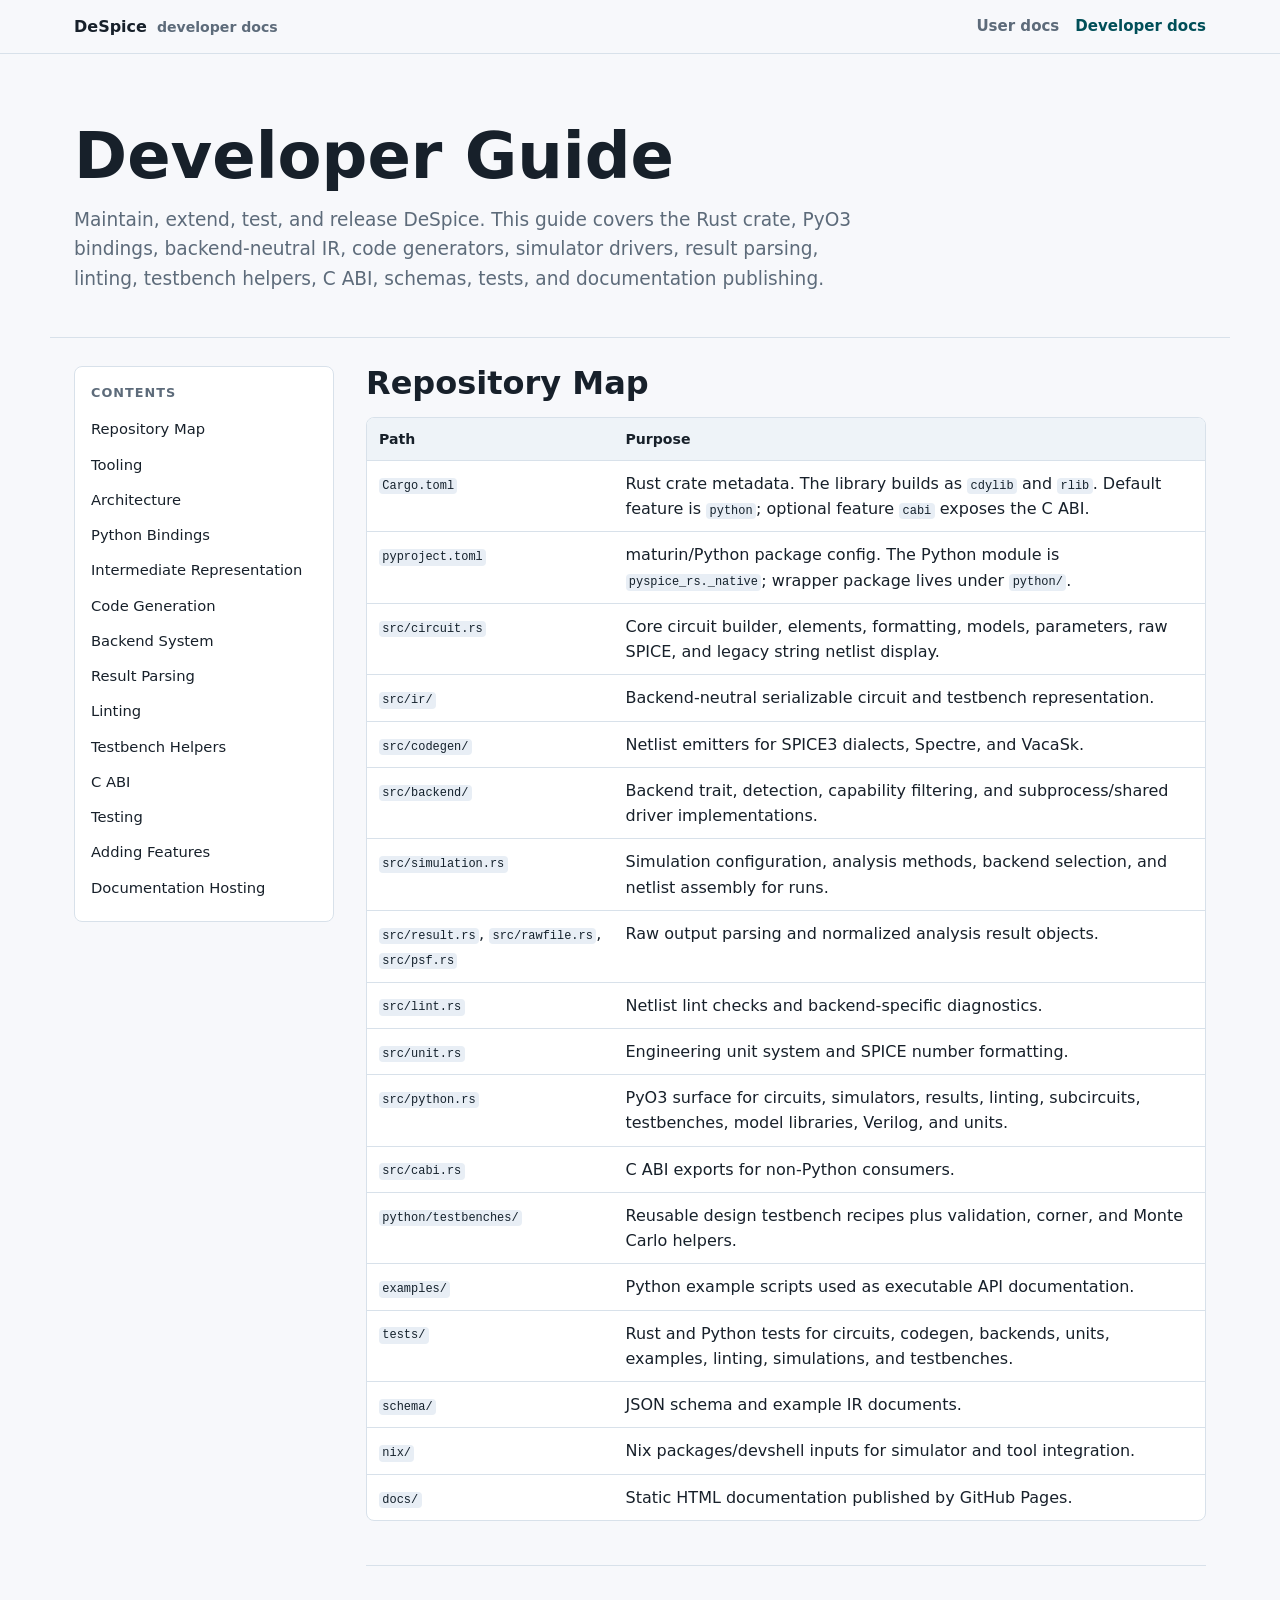
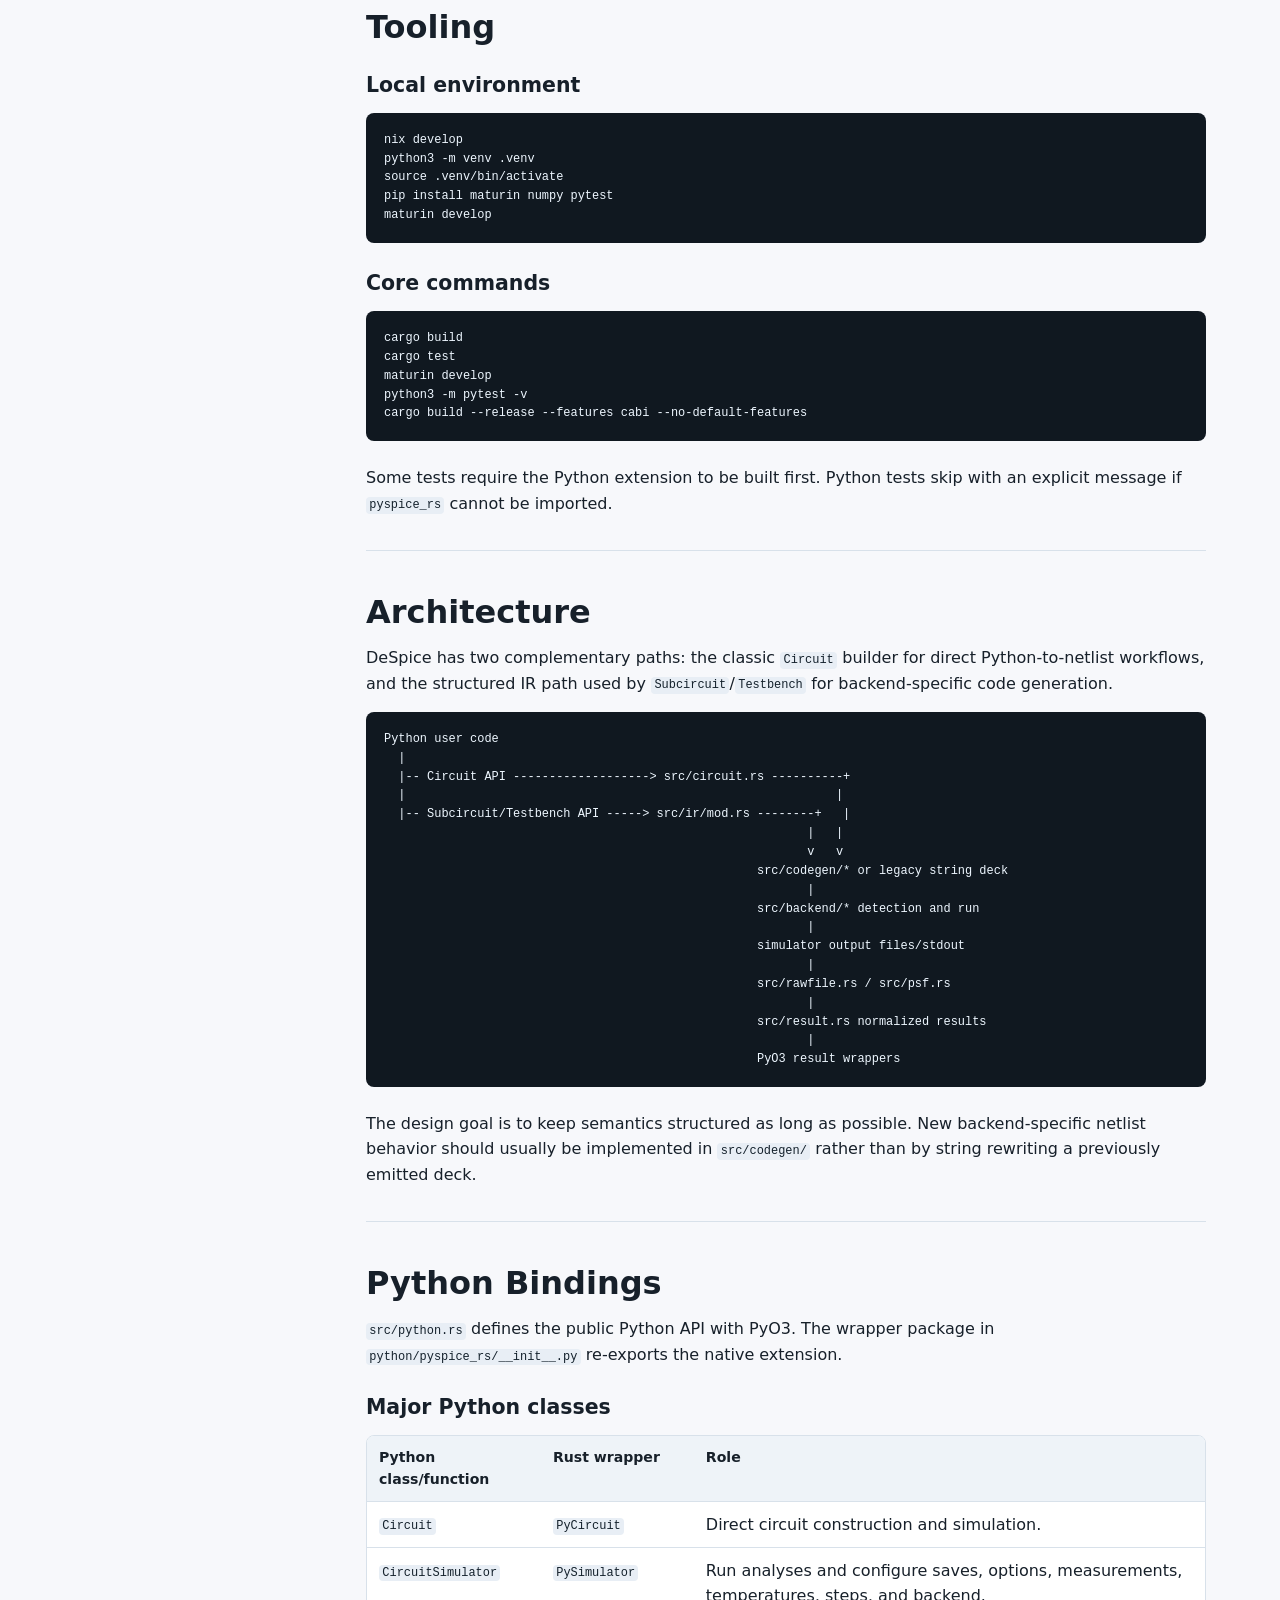
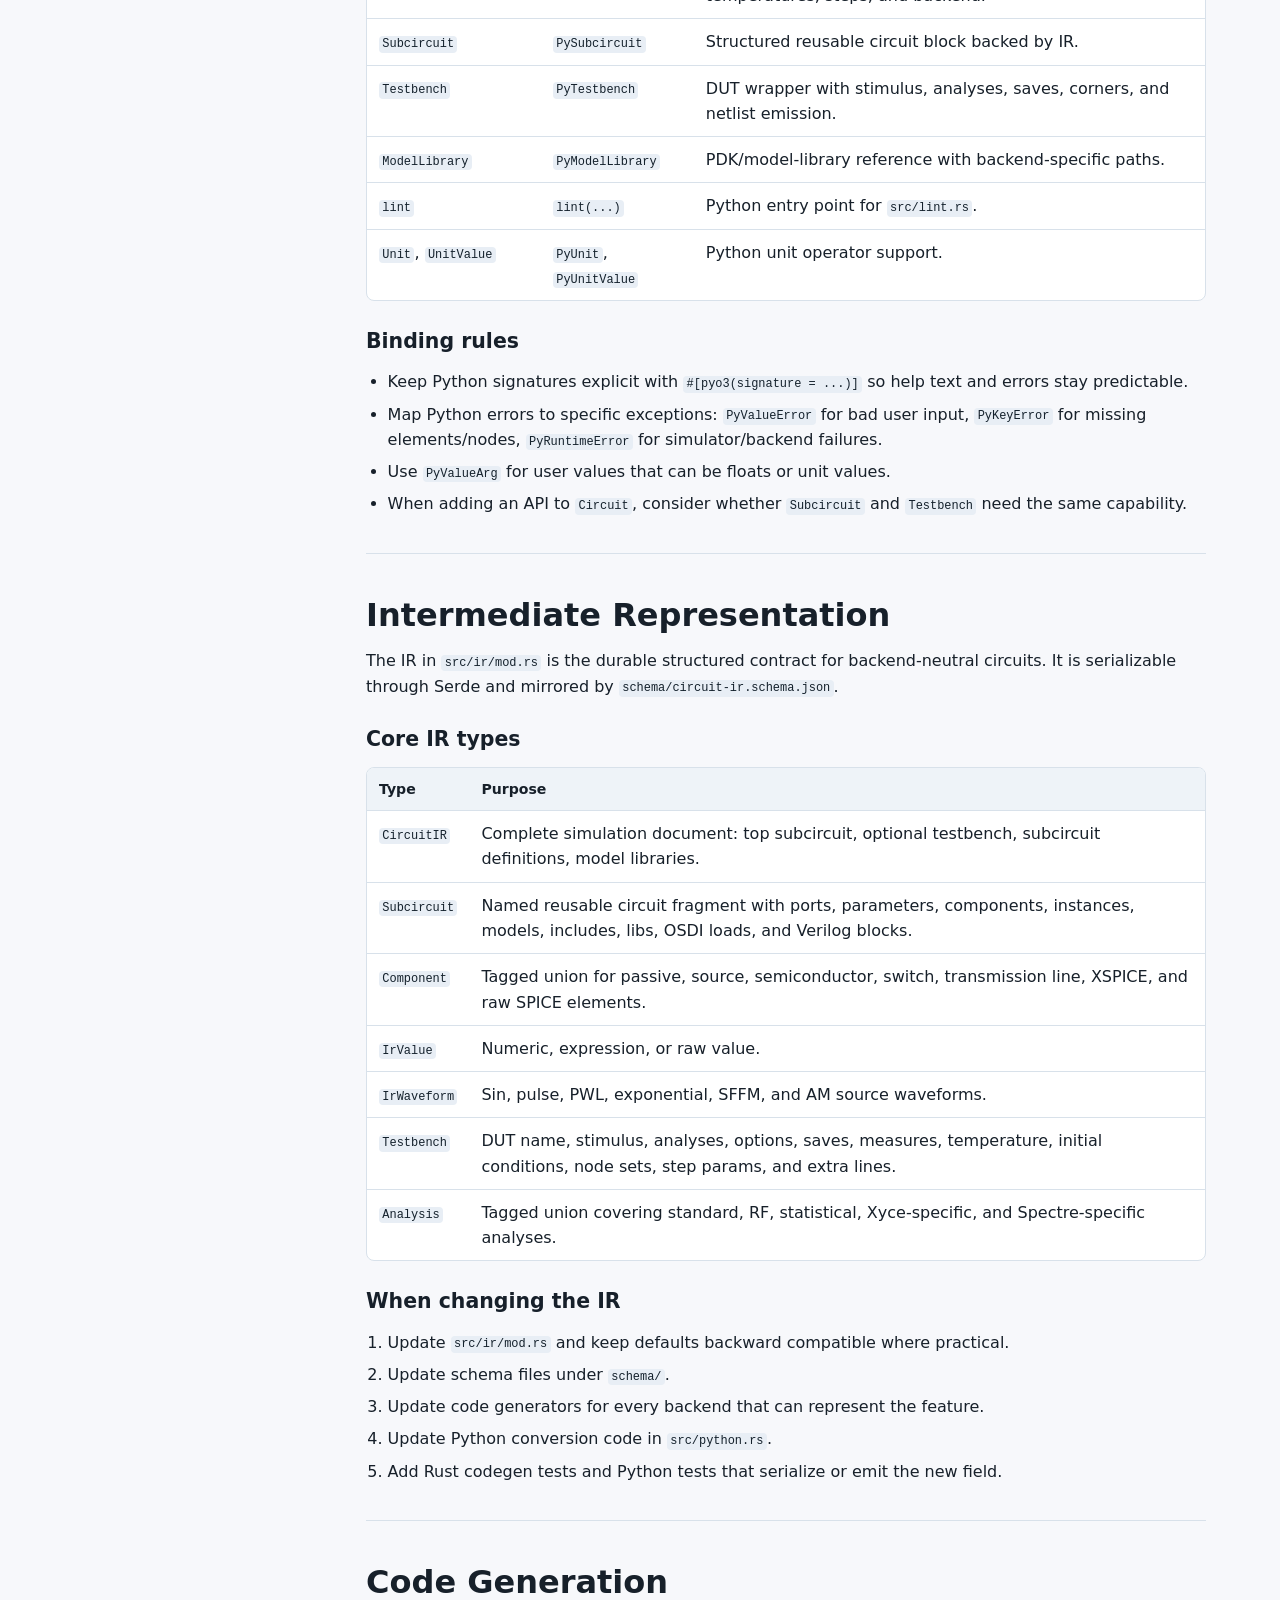
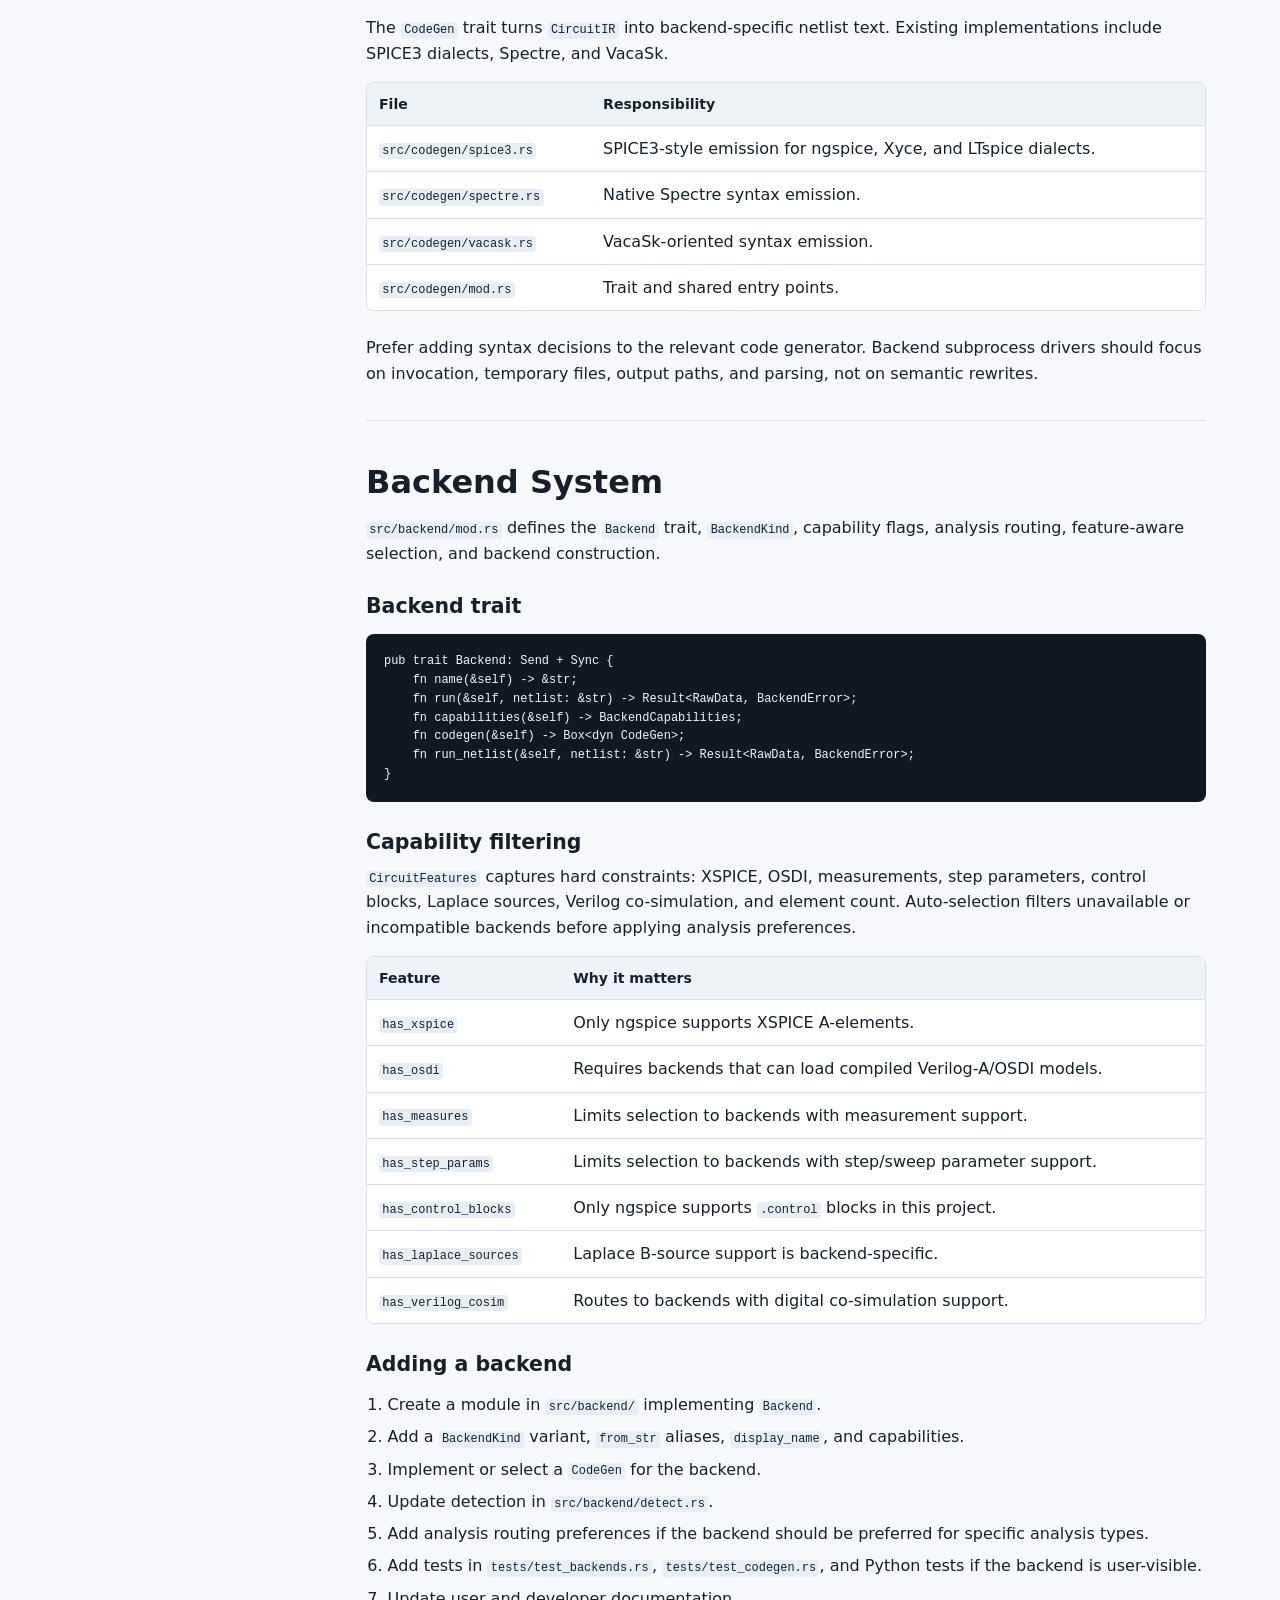
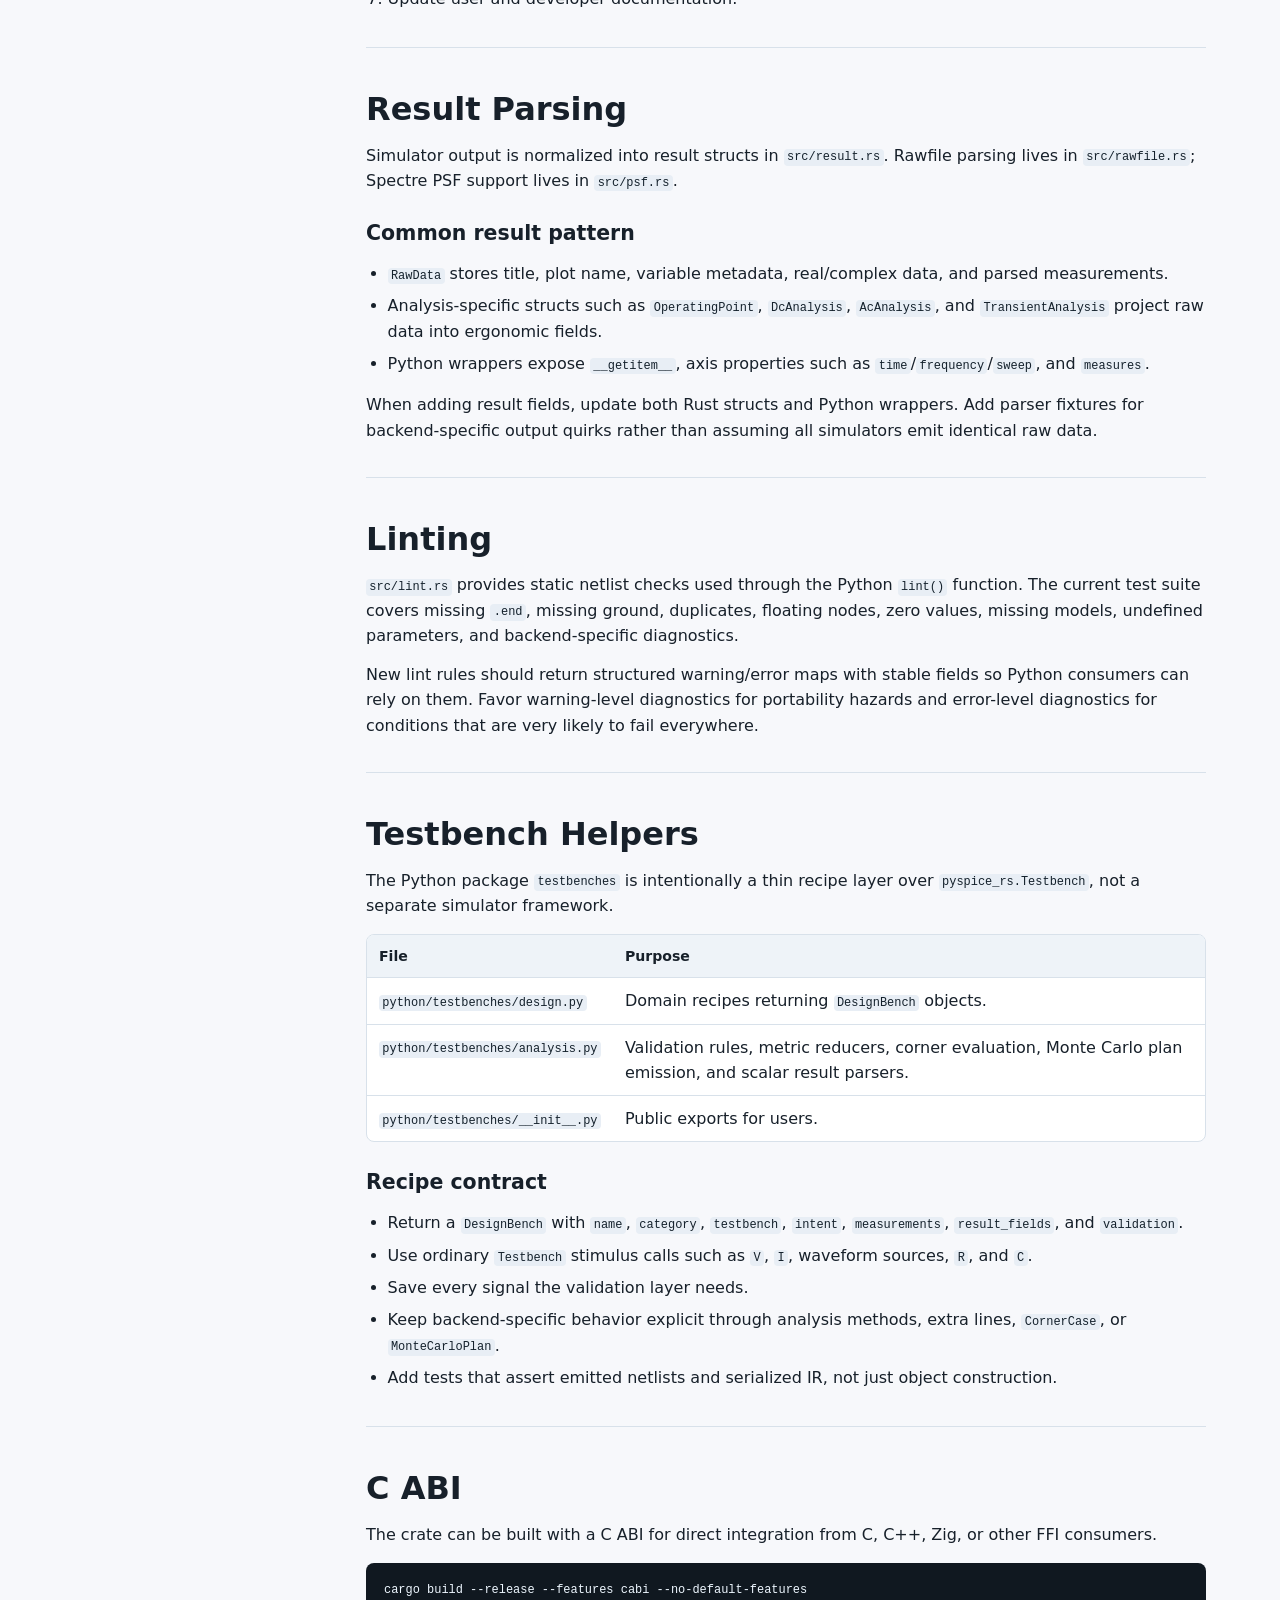
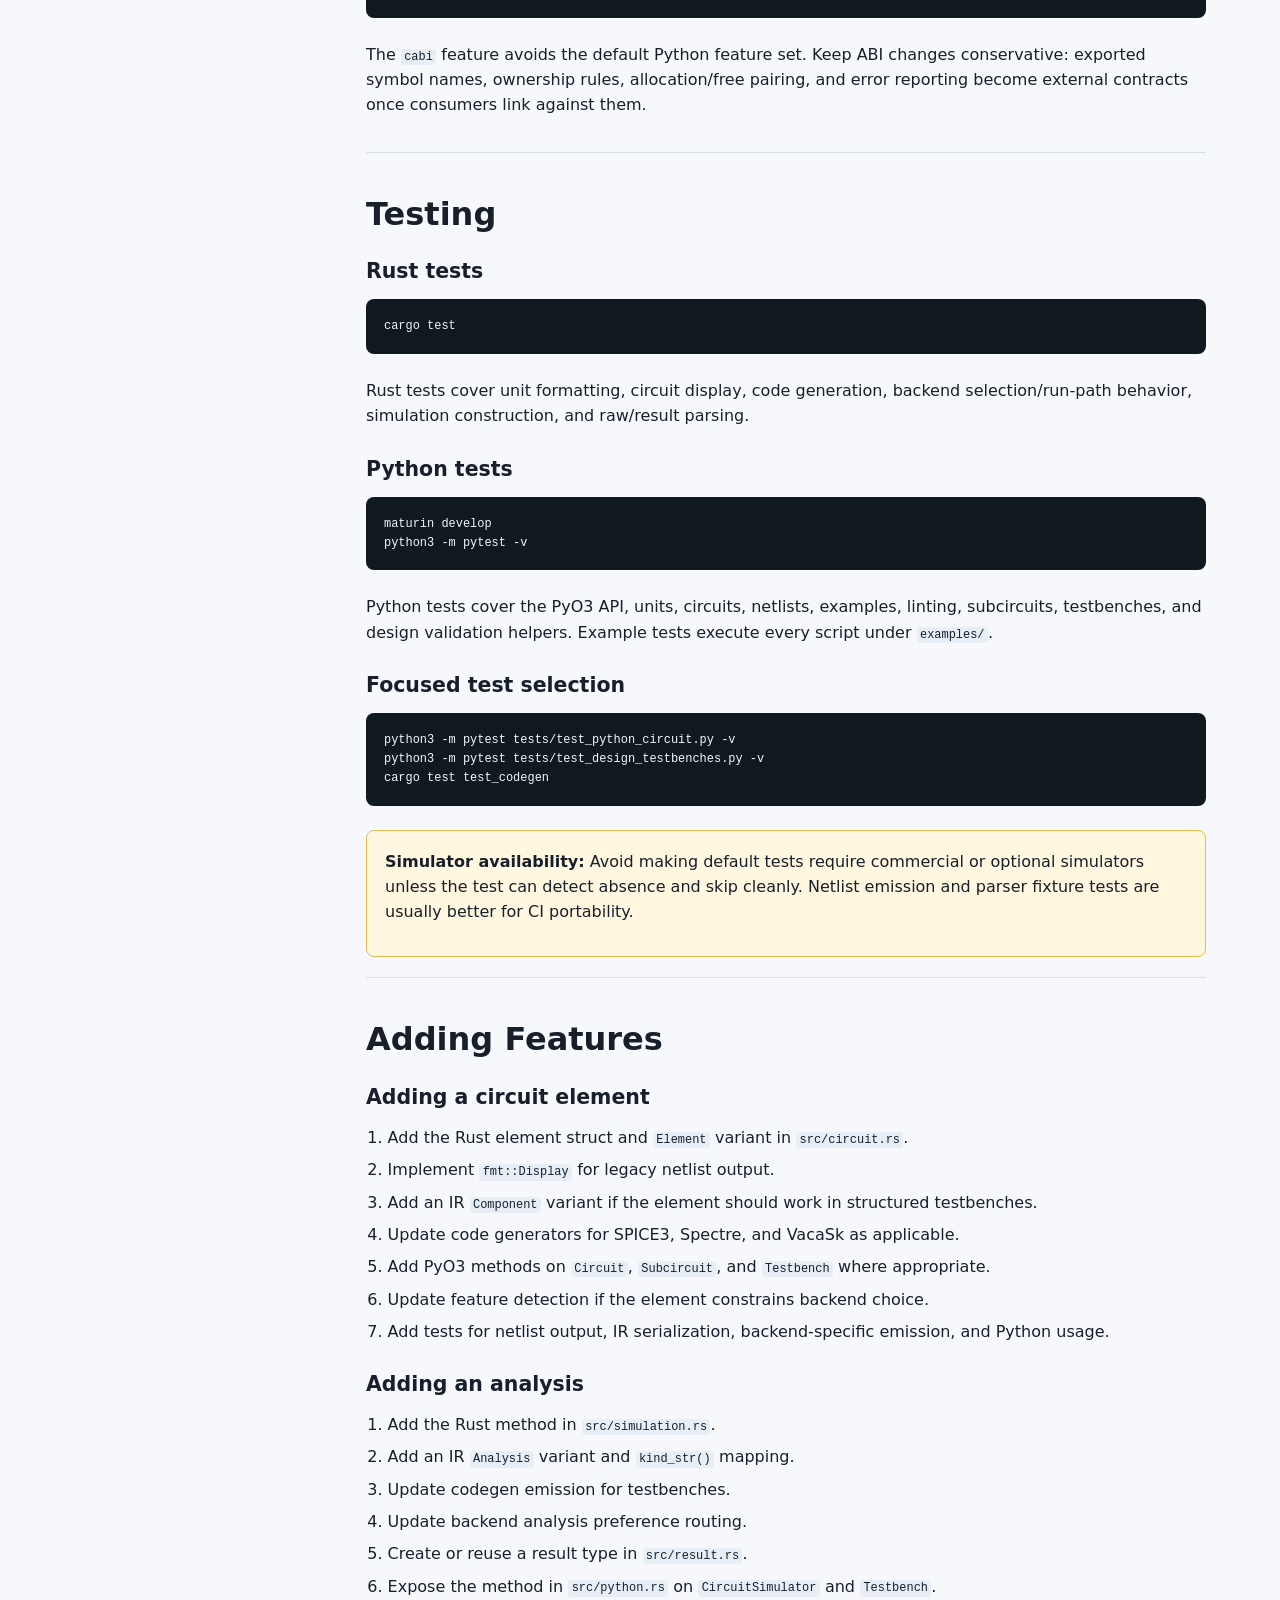
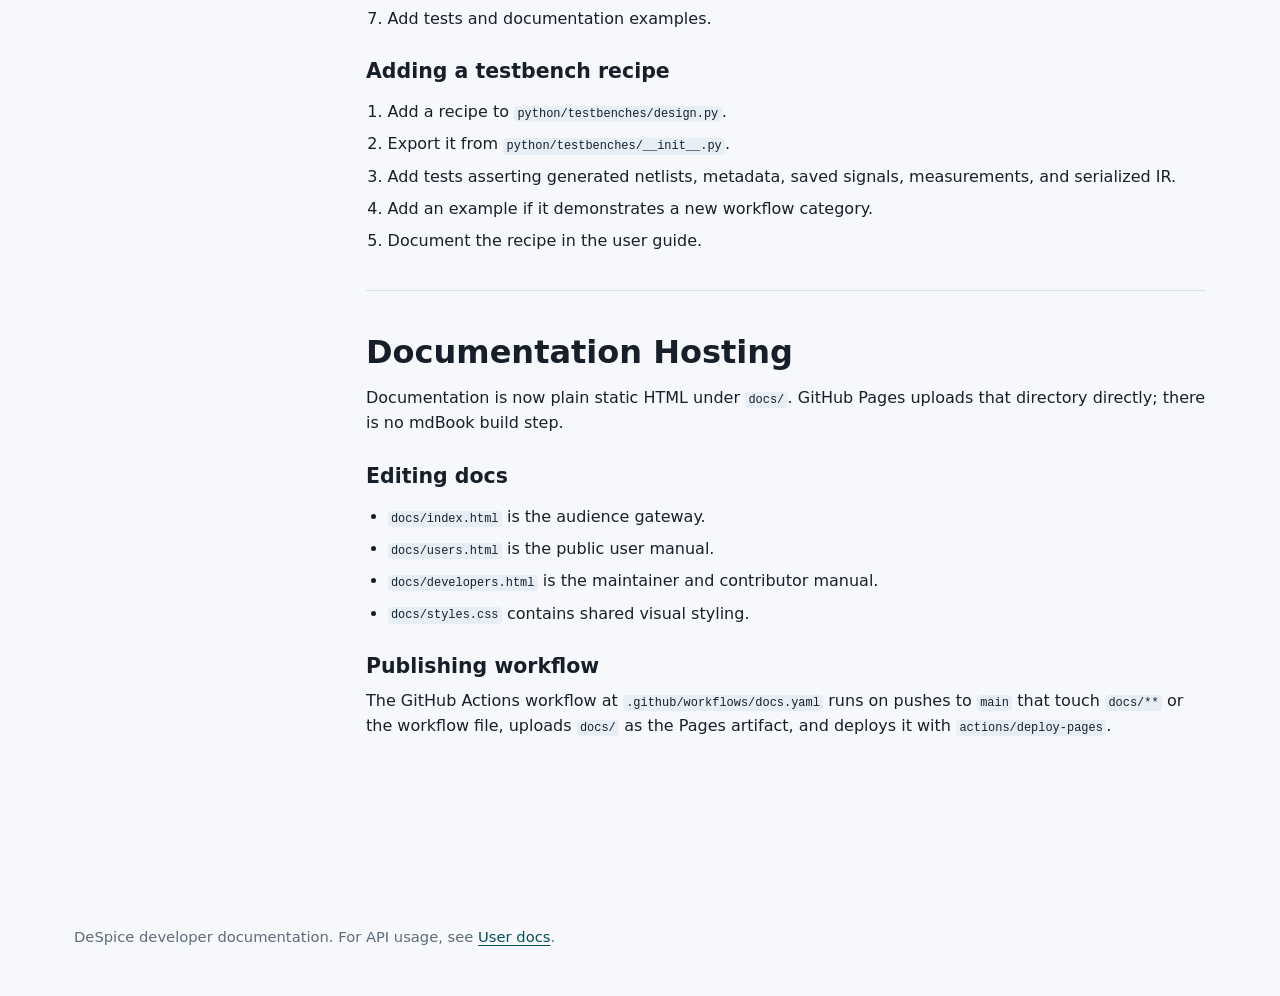
==== docs/developers.html @ 6ebcee39 "Added testbench libraries" ====
<!doctype html>
<html lang="en">
<head>
  <meta charset="utf-8">
  <meta name="viewport" content="width=device-width, initial-scale=1">
  <title>DeSpice Developer Documentation</title>
  <link rel="stylesheet" href="styles.css">
</head>
<body>
  <header class="site-header">
    <nav class="nav" aria-label="Primary">
      <a class="brand" href="index.html">DeSpice <span>developer docs</span></a>
      <div class="nav-links">
        <a href="users.html">User docs</a>
        <a href="developers.html" aria-current="page">Developer docs</a>
      </div>
    </nav>
  </header>

  <section class="hero">
    <h1>Developer Guide</h1>
    <p>Maintain, extend, test, and release DeSpice. This guide covers the Rust crate, PyO3 bindings, backend-neutral IR, code generators, simulator drivers, result parsing, linting, testbench helpers, C ABI, schemas, tests, and documentation publishing.</p>
  </section>

  <div class="layout">
    <aside class="toc" aria-label="Table of contents">
      <strong>Contents</strong>
      <a href="#repo">Repository Map</a>
      <a href="#tooling">Tooling</a>
      <a href="#architecture">Architecture</a>
      <a href="#python-bindings">Python Bindings</a>
      <a href="#ir">Intermediate Representation</a>
      <a href="#codegen">Code Generation</a>
      <a href="#backends">Backend System</a>
      <a href="#results">Result Parsing</a>
      <a href="#linting">Linting</a>
      <a href="#testbenches">Testbench Helpers</a>
      <a href="#cabi">C ABI</a>
      <a href="#testing">Testing</a>
      <a href="#adding-features">Adding Features</a>
      <a href="#docs">Documentation Hosting</a>
    </aside>

    <main>
      <section id="repo">
        <h2>Repository Map</h2>
        <div class="table-wrap">
          <table>
            <thead><tr><th>Path</th><th>Purpose</th></tr></thead>
            <tbody>
              <tr><td><code>Cargo.toml</code></td><td>Rust crate metadata. The library builds as <code>cdylib</code> and <code>rlib</code>. Default feature is <code>python</code>; optional feature <code>cabi</code> exposes the C ABI.</td></tr>
              <tr><td><code>pyproject.toml</code></td><td>maturin/Python package config. The Python module is <code>pyspice_rs._native</code>; wrapper package lives under <code>python/</code>.</td></tr>
              <tr><td><code>src/circuit.rs</code></td><td>Core circuit builder, elements, formatting, models, parameters, raw SPICE, and legacy string netlist display.</td></tr>
              <tr><td><code>src/ir/</code></td><td>Backend-neutral serializable circuit and testbench representation.</td></tr>
              <tr><td><code>src/codegen/</code></td><td>Netlist emitters for SPICE3 dialects, Spectre, and VacaSk.</td></tr>
              <tr><td><code>src/backend/</code></td><td>Backend trait, detection, capability filtering, and subprocess/shared driver implementations.</td></tr>
              <tr><td><code>src/simulation.rs</code></td><td>Simulation configuration, analysis methods, backend selection, and netlist assembly for runs.</td></tr>
              <tr><td><code>src/result.rs</code>, <code>src/rawfile.rs</code>, <code>src/psf.rs</code></td><td>Raw output parsing and normalized analysis result objects.</td></tr>
              <tr><td><code>src/lint.rs</code></td><td>Netlist lint checks and backend-specific diagnostics.</td></tr>
              <tr><td><code>src/unit.rs</code></td><td>Engineering unit system and SPICE number formatting.</td></tr>
              <tr><td><code>src/python.rs</code></td><td>PyO3 surface for circuits, simulators, results, linting, subcircuits, testbenches, model libraries, Verilog, and units.</td></tr>
              <tr><td><code>src/cabi.rs</code></td><td>C ABI exports for non-Python consumers.</td></tr>
              <tr><td><code>python/testbenches/</code></td><td>Reusable design testbench recipes plus validation, corner, and Monte Carlo helpers.</td></tr>
              <tr><td><code>examples/</code></td><td>Python example scripts used as executable API documentation.</td></tr>
              <tr><td><code>tests/</code></td><td>Rust and Python tests for circuits, codegen, backends, units, examples, linting, simulations, and testbenches.</td></tr>
              <tr><td><code>schema/</code></td><td>JSON schema and example IR documents.</td></tr>
              <tr><td><code>nix/</code></td><td>Nix packages/devshell inputs for simulator and tool integration.</td></tr>
              <tr><td><code>docs/</code></td><td>Static HTML documentation published by GitHub Pages.</td></tr>
            </tbody>
          </table>
        </div>
      </section>

      <section id="tooling">
        <h2>Tooling</h2>
        <h3>Local environment</h3>
        <pre><code class="language-bash">nix develop
python3 -m venv .venv
source .venv/bin/activate
pip install maturin numpy pytest
maturin develop</code></pre>
        <h3>Core commands</h3>
        <pre><code class="language-bash">cargo build
cargo test
maturin develop
python3 -m pytest -v
cargo build --release --features cabi --no-default-features</code></pre>
        <p>Some tests require the Python extension to be built first. Python tests skip with an explicit message if <code>pyspice_rs</code> cannot be imported.</p>
      </section>

      <section id="architecture">
        <h2>Architecture</h2>
        <p>DeSpice has two complementary paths: the classic <code>Circuit</code> builder for direct Python-to-netlist workflows, and the structured IR path used by <code>Subcircuit</code>/<code>Testbench</code> for backend-specific code generation.</p>
        <pre><code>Python user code
  |
  |-- Circuit API -------------------> src/circuit.rs ----------+
  |                                                            |
  |-- Subcircuit/Testbench API -----> src/ir/mod.rs --------+   |
                                                           |   |
                                                           v   v
                                                    src/codegen/* or legacy string deck
                                                           |
                                                    src/backend/* detection and run
                                                           |
                                                    simulator output files/stdout
                                                           |
                                                    src/rawfile.rs / src/psf.rs
                                                           |
                                                    src/result.rs normalized results
                                                           |
                                                    PyO3 result wrappers</code></pre>
        <p>The design goal is to keep semantics structured as long as possible. New backend-specific netlist behavior should usually be implemented in <code>src/codegen/</code> rather than by string rewriting a previously emitted deck.</p>
      </section>

      <section id="python-bindings">
        <h2>Python Bindings</h2>
        <p><code>src/python.rs</code> defines the public Python API with PyO3. The wrapper package in <code>python/pyspice_rs/__init__.py</code> re-exports the native extension.</p>
        <h3>Major Python classes</h3>
        <div class="table-wrap">
          <table>
            <thead><tr><th>Python class/function</th><th>Rust wrapper</th><th>Role</th></tr></thead>
            <tbody>
              <tr><td><code>Circuit</code></td><td><code>PyCircuit</code></td><td>Direct circuit construction and simulation.</td></tr>
              <tr><td><code>CircuitSimulator</code></td><td><code>PySimulator</code></td><td>Run analyses and configure saves, options, measurements, temperatures, steps, and backend.</td></tr>
              <tr><td><code>Subcircuit</code></td><td><code>PySubcircuit</code></td><td>Structured reusable circuit block backed by IR.</td></tr>
              <tr><td><code>Testbench</code></td><td><code>PyTestbench</code></td><td>DUT wrapper with stimulus, analyses, saves, corners, and netlist emission.</td></tr>
              <tr><td><code>ModelLibrary</code></td><td><code>PyModelLibrary</code></td><td>PDK/model-library reference with backend-specific paths.</td></tr>
              <tr><td><code>lint</code></td><td><code>lint(...)</code></td><td>Python entry point for <code>src/lint.rs</code>.</td></tr>
              <tr><td><code>Unit</code>, <code>UnitValue</code></td><td><code>PyUnit</code>, <code>PyUnitValue</code></td><td>Python unit operator support.</td></tr>
            </tbody>
          </table>
        </div>
        <h3>Binding rules</h3>
        <ul>
          <li>Keep Python signatures explicit with <code>#[pyo3(signature = ...)]</code> so help text and errors stay predictable.</li>
          <li>Map Python errors to specific exceptions: <code>PyValueError</code> for bad user input, <code>PyKeyError</code> for missing elements/nodes, <code>PyRuntimeError</code> for simulator/backend failures.</li>
          <li>Use <code>PyValueArg</code> for user values that can be floats or unit values.</li>
          <li>When adding an API to <code>Circuit</code>, consider whether <code>Subcircuit</code> and <code>Testbench</code> need the same capability.</li>
        </ul>
      </section>

      <section id="ir">
        <h2>Intermediate Representation</h2>
        <p>The IR in <code>src/ir/mod.rs</code> is the durable structured contract for backend-neutral circuits. It is serializable through Serde and mirrored by <code>schema/circuit-ir.schema.json</code>.</p>
        <h3>Core IR types</h3>
        <div class="table-wrap">
          <table>
            <thead><tr><th>Type</th><th>Purpose</th></tr></thead>
            <tbody>
              <tr><td><code>CircuitIR</code></td><td>Complete simulation document: top subcircuit, optional testbench, subcircuit definitions, model libraries.</td></tr>
              <tr><td><code>Subcircuit</code></td><td>Named reusable circuit fragment with ports, parameters, components, instances, models, includes, libs, OSDI loads, and Verilog blocks.</td></tr>
              <tr><td><code>Component</code></td><td>Tagged union for passive, source, semiconductor, switch, transmission line, XSPICE, and raw SPICE elements.</td></tr>
              <tr><td><code>IrValue</code></td><td>Numeric, expression, or raw value.</td></tr>
              <tr><td><code>IrWaveform</code></td><td>Sin, pulse, PWL, exponential, SFFM, and AM source waveforms.</td></tr>
              <tr><td><code>Testbench</code></td><td>DUT name, stimulus, analyses, options, saves, measures, temperature, initial conditions, node sets, step params, and extra lines.</td></tr>
              <tr><td><code>Analysis</code></td><td>Tagged union covering standard, RF, statistical, Xyce-specific, and Spectre-specific analyses.</td></tr>
            </tbody>
          </table>
        </div>
        <h3>When changing the IR</h3>
        <ol>
          <li>Update <code>src/ir/mod.rs</code> and keep defaults backward compatible where practical.</li>
          <li>Update schema files under <code>schema/</code>.</li>
          <li>Update code generators for every backend that can represent the feature.</li>
          <li>Update Python conversion code in <code>src/python.rs</code>.</li>
          <li>Add Rust codegen tests and Python tests that serialize or emit the new field.</li>
        </ol>
      </section>

      <section id="codegen">
        <h2>Code Generation</h2>
        <p>The <code>CodeGen</code> trait turns <code>CircuitIR</code> into backend-specific netlist text. Existing implementations include SPICE3 dialects, Spectre, and VacaSk.</p>
        <div class="table-wrap">
          <table>
            <thead><tr><th>File</th><th>Responsibility</th></tr></thead>
            <tbody>
              <tr><td><code>src/codegen/spice3.rs</code></td><td>SPICE3-style emission for ngspice, Xyce, and LTspice dialects.</td></tr>
              <tr><td><code>src/codegen/spectre.rs</code></td><td>Native Spectre syntax emission.</td></tr>
              <tr><td><code>src/codegen/vacask.rs</code></td><td>VacaSk-oriented syntax emission.</td></tr>
              <tr><td><code>src/codegen/mod.rs</code></td><td>Trait and shared entry points.</td></tr>
            </tbody>
          </table>
        </div>
        <p>Prefer adding syntax decisions to the relevant code generator. Backend subprocess drivers should focus on invocation, temporary files, output paths, and parsing, not on semantic rewrites.</p>
      </section>

      <section id="backends">
        <h2>Backend System</h2>
        <p><code>src/backend/mod.rs</code> defines the <code>Backend</code> trait, <code>BackendKind</code>, capability flags, analysis routing, feature-aware selection, and backend construction.</p>
        <h3>Backend trait</h3>
        <pre><code class="language-rust">pub trait Backend: Send + Sync {
    fn name(&self) -> &str;
    fn run(&self, netlist: &str) -> Result&lt;RawData, BackendError&gt;;
    fn capabilities(&self) -> BackendCapabilities;
    fn codegen(&self) -> Box&lt;dyn CodeGen&gt;;
    fn run_netlist(&self, netlist: &str) -> Result&lt;RawData, BackendError&gt;;
}</code></pre>
        <h3>Capability filtering</h3>
        <p><code>CircuitFeatures</code> captures hard constraints: XSPICE, OSDI, measurements, step parameters, control blocks, Laplace sources, Verilog co-simulation, and element count. Auto-selection filters unavailable or incompatible backends before applying analysis preferences.</p>
        <div class="table-wrap">
          <table>
            <thead><tr><th>Feature</th><th>Why it matters</th></tr></thead>
            <tbody>
              <tr><td><code>has_xspice</code></td><td>Only ngspice supports XSPICE A-elements.</td></tr>
              <tr><td><code>has_osdi</code></td><td>Requires backends that can load compiled Verilog-A/OSDI models.</td></tr>
              <tr><td><code>has_measures</code></td><td>Limits selection to backends with measurement support.</td></tr>
              <tr><td><code>has_step_params</code></td><td>Limits selection to backends with step/sweep parameter support.</td></tr>
              <tr><td><code>has_control_blocks</code></td><td>Only ngspice supports <code>.control</code> blocks in this project.</td></tr>
              <tr><td><code>has_laplace_sources</code></td><td>Laplace B-source support is backend-specific.</td></tr>
              <tr><td><code>has_verilog_cosim</code></td><td>Routes to backends with digital co-simulation support.</td></tr>
            </tbody>
          </table>
        </div>
        <h3>Adding a backend</h3>
        <ol>
          <li>Create a module in <code>src/backend/</code> implementing <code>Backend</code>.</li>
          <li>Add a <code>BackendKind</code> variant, <code>from_str</code> aliases, <code>display_name</code>, and capabilities.</li>
          <li>Implement or select a <code>CodeGen</code> for the backend.</li>
          <li>Update detection in <code>src/backend/detect.rs</code>.</li>
          <li>Add analysis routing preferences if the backend should be preferred for specific analysis types.</li>
          <li>Add tests in <code>tests/test_backends.rs</code>, <code>tests/test_codegen.rs</code>, and Python tests if the backend is user-visible.</li>
          <li>Update user and developer documentation.</li>
        </ol>
      </section>

      <section id="results">
        <h2>Result Parsing</h2>
        <p>Simulator output is normalized into result structs in <code>src/result.rs</code>. Rawfile parsing lives in <code>src/rawfile.rs</code>; Spectre PSF support lives in <code>src/psf.rs</code>.</p>
        <h3>Common result pattern</h3>
        <ul>
          <li><code>RawData</code> stores title, plot name, variable metadata, real/complex data, and parsed measurements.</li>
          <li>Analysis-specific structs such as <code>OperatingPoint</code>, <code>DcAnalysis</code>, <code>AcAnalysis</code>, and <code>TransientAnalysis</code> project raw data into ergonomic fields.</li>
          <li>Python wrappers expose <code>__getitem__</code>, axis properties such as <code>time</code>/<code>frequency</code>/<code>sweep</code>, and <code>measures</code>.</li>
        </ul>
        <p>When adding result fields, update both Rust structs and Python wrappers. Add parser fixtures for backend-specific output quirks rather than assuming all simulators emit identical raw data.</p>
      </section>

      <section id="linting">
        <h2>Linting</h2>
        <p><code>src/lint.rs</code> provides static netlist checks used through the Python <code>lint()</code> function. The current test suite covers missing <code>.end</code>, missing ground, duplicates, floating nodes, zero values, missing models, undefined parameters, and backend-specific diagnostics.</p>
        <p>New lint rules should return structured warning/error maps with stable fields so Python consumers can rely on them. Favor warning-level diagnostics for portability hazards and error-level diagnostics for conditions that are very likely to fail everywhere.</p>
      </section>

      <section id="testbenches">
        <h2>Testbench Helpers</h2>
        <p>The Python package <code>testbenches</code> is intentionally a thin recipe layer over <code>pyspice_rs.Testbench</code>, not a separate simulator framework.</p>
        <div class="table-wrap">
          <table>
            <thead><tr><th>File</th><th>Purpose</th></tr></thead>
            <tbody>
              <tr><td><code>python/testbenches/design.py</code></td><td>Domain recipes returning <code>DesignBench</code> objects.</td></tr>
              <tr><td><code>python/testbenches/analysis.py</code></td><td>Validation rules, metric reducers, corner evaluation, Monte Carlo plan emission, and scalar result parsers.</td></tr>
              <tr><td><code>python/testbenches/__init__.py</code></td><td>Public exports for users.</td></tr>
            </tbody>
          </table>
        </div>
        <h3>Recipe contract</h3>
        <ul>
          <li>Return a <code>DesignBench</code> with <code>name</code>, <code>category</code>, <code>testbench</code>, <code>intent</code>, <code>measurements</code>, <code>result_fields</code>, and <code>validation</code>.</li>
          <li>Use ordinary <code>Testbench</code> stimulus calls such as <code>V</code>, <code>I</code>, waveform sources, <code>R</code>, and <code>C</code>.</li>
          <li>Save every signal the validation layer needs.</li>
          <li>Keep backend-specific behavior explicit through analysis methods, extra lines, <code>CornerCase</code>, or <code>MonteCarloPlan</code>.</li>
          <li>Add tests that assert emitted netlists and serialized IR, not just object construction.</li>
        </ul>
      </section>

      <section id="cabi">
        <h2>C ABI</h2>
        <p>The crate can be built with a C ABI for direct integration from C, C++, Zig, or other FFI consumers.</p>
        <pre><code class="language-bash">cargo build --release --features cabi --no-default-features</code></pre>
        <p>The <code>cabi</code> feature avoids the default Python feature set. Keep ABI changes conservative: exported symbol names, ownership rules, allocation/free pairing, and error reporting become external contracts once consumers link against them.</p>
      </section>

      <section id="testing">
        <h2>Testing</h2>
        <h3>Rust tests</h3>
        <pre><code class="language-bash">cargo test</code></pre>
        <p>Rust tests cover unit formatting, circuit display, code generation, backend selection/run-path behavior, simulation construction, and raw/result parsing.</p>
        <h3>Python tests</h3>
        <pre><code class="language-bash">maturin develop
python3 -m pytest -v</code></pre>
        <p>Python tests cover the PyO3 API, units, circuits, netlists, examples, linting, subcircuits, testbenches, and design validation helpers. Example tests execute every script under <code>examples/</code>.</p>
        <h3>Focused test selection</h3>
        <pre><code class="language-bash">python3 -m pytest tests/test_python_circuit.py -v
python3 -m pytest tests/test_design_testbenches.py -v
cargo test test_codegen</code></pre>
        <div class="callout warning">
          <p><strong>Simulator availability:</strong> Avoid making default tests require commercial or optional simulators unless the test can detect absence and skip cleanly. Netlist emission and parser fixture tests are usually better for CI portability.</p>
        </div>
      </section>

      <section id="adding-features">
        <h2>Adding Features</h2>
        <h3>Adding a circuit element</h3>
        <ol>
          <li>Add the Rust element struct and <code>Element</code> variant in <code>src/circuit.rs</code>.</li>
          <li>Implement <code>fmt::Display</code> for legacy netlist output.</li>
          <li>Add an IR <code>Component</code> variant if the element should work in structured testbenches.</li>
          <li>Update code generators for SPICE3, Spectre, and VacaSk as applicable.</li>
          <li>Add PyO3 methods on <code>Circuit</code>, <code>Subcircuit</code>, and <code>Testbench</code> where appropriate.</li>
          <li>Update feature detection if the element constrains backend choice.</li>
          <li>Add tests for netlist output, IR serialization, backend-specific emission, and Python usage.</li>
        </ol>
        <h3>Adding an analysis</h3>
        <ol>
          <li>Add the Rust method in <code>src/simulation.rs</code>.</li>
          <li>Add an IR <code>Analysis</code> variant and <code>kind_str()</code> mapping.</li>
          <li>Update codegen emission for testbenches.</li>
          <li>Update backend analysis preference routing.</li>
          <li>Create or reuse a result type in <code>src/result.rs</code>.</li>
          <li>Expose the method in <code>src/python.rs</code> on <code>CircuitSimulator</code> and <code>Testbench</code>.</li>
          <li>Add tests and documentation examples.</li>
        </ol>
        <h3>Adding a testbench recipe</h3>
        <ol>
          <li>Add a recipe to <code>python/testbenches/design.py</code>.</li>
          <li>Export it from <code>python/testbenches/__init__.py</code>.</li>
          <li>Add tests asserting generated netlists, metadata, saved signals, measurements, and serialized IR.</li>
          <li>Add an example if it demonstrates a new workflow category.</li>
          <li>Document the recipe in the user guide.</li>
        </ol>
      </section>

      <section id="docs">
        <h2>Documentation Hosting</h2>
        <p>Documentation is now plain static HTML under <code>docs/</code>. GitHub Pages uploads that directory directly; there is no mdBook build step.</p>
        <h3>Editing docs</h3>
        <ul>
          <li><code>docs/index.html</code> is the audience gateway.</li>
          <li><code>docs/users.html</code> is the public user manual.</li>
          <li><code>docs/developers.html</code> is the maintainer and contributor manual.</li>
          <li><code>docs/styles.css</code> contains shared visual styling.</li>
        </ul>
        <h3>Publishing workflow</h3>
        <p>The GitHub Actions workflow at <code>.github/workflows/docs.yaml</code> runs on pushes to <code>main</code> that touch <code>docs/**</code> or the workflow file, uploads <code>docs/</code> as the Pages artifact, and deploys it with <code>actions/deploy-pages</code>.</p>
      </section>
    </main>
  </div>

  <footer class="footer">
    DeSpice developer documentation. For API usage, see <a href="users.html">User docs</a>.
  </footer>
</body>
</html>
---- docs/styles.css ----
:root {
  color-scheme: light;
  --bg: #f7f8fb;
  --panel: #ffffff;
  --panel-soft: #eef3f8;
  --text: #17202a;
  --muted: #5d6b7a;
  --line: #d8e1ea;
  --accent: #006b75;
  --accent-strong: #004f58;
  --code-bg: #101820;
  --code-text: #eef7ff;
  --warn-bg: #fff7e0;
  --warn-line: #e6bd4d;
}

* {
  box-sizing: border-box;
}

html {
  scroll-behavior: smooth;
}

body {
  margin: 0;
  background: var(--bg);
  color: var(--text);
  font-family: Inter, ui-sans-serif, system-ui, -apple-system, BlinkMacSystemFont, "Segoe UI", sans-serif;
  line-height: 1.58;
}

a {
  color: var(--accent-strong);
  text-decoration-thickness: 0.08em;
  text-underline-offset: 0.18em;
}

.site-header {
  position: sticky;
  top: 0;
  z-index: 20;
  border-bottom: 1px solid var(--line);
  background: rgba(247, 248, 251, 0.94);
  backdrop-filter: blur(10px);
}

.nav {
  display: flex;
  align-items: center;
  justify-content: space-between;
  gap: 24px;
  max-width: 1180px;
  margin: 0 auto;
  padding: 14px 24px;
}

.brand {
  display: inline-flex;
  align-items: baseline;
  gap: 10px;
  color: var(--text);
  font-weight: 760;
  text-decoration: none;
}

.brand span {
  color: var(--muted);
  font-size: 0.88rem;
  font-weight: 600;
}

.nav-links {
  display: flex;
  align-items: center;
  gap: 16px;
  font-size: 0.94rem;
}

.nav-links a {
  color: var(--muted);
  text-decoration: none;
  font-weight: 650;
}

.nav-links a[aria-current="page"],
.nav-links a:hover {
  color: var(--accent-strong);
}

.hero {
  max-width: 1180px;
  margin: 0 auto;
  padding: 72px 24px 44px;
}

.hero h1 {
  max-width: 900px;
  margin: 0 0 18px;
  font-size: clamp(2.35rem, 5vw, 5.4rem);
  line-height: 0.95;
  letter-spacing: 0;
}

.hero p {
  max-width: 790px;
  margin: 0;
  color: var(--muted);
  font-size: 1.16rem;
}

.hero-actions {
  display: flex;
  flex-wrap: wrap;
  gap: 12px;
  margin-top: 30px;
}

.button {
  display: inline-flex;
  align-items: center;
  justify-content: center;
  min-height: 42px;
  padding: 10px 16px;
  border: 1px solid var(--accent);
  border-radius: 6px;
  background: var(--accent);
  color: white;
  font-weight: 750;
  text-decoration: none;
}

.button.secondary {
  background: transparent;
  color: var(--accent-strong);
}

.layout {
  display: grid;
  grid-template-columns: minmax(190px, 260px) minmax(0, 1fr);
  gap: 32px;
  max-width: 1180px;
  margin: 0 auto;
  padding: 28px 24px 80px;
}

.toc {
  position: sticky;
  top: 74px;
  align-self: start;
  max-height: calc(100vh - 96px);
  overflow: auto;
  padding: 16px;
  border: 1px solid var(--line);
  border-radius: 8px;
  background: var(--panel);
}

.toc strong {
  display: block;
  margin-bottom: 8px;
  color: var(--muted);
  font-size: 0.8rem;
  letter-spacing: 0.08em;
  text-transform: uppercase;
}

.toc a {
  display: block;
  padding: 6px 0;
  color: var(--text);
  font-size: 0.92rem;
  text-decoration: none;
}

.toc a:hover {
  color: var(--accent-strong);
}

main {
  min-width: 0;
}

section {
  margin: 0 0 44px;
  padding-bottom: 20px;
  border-bottom: 1px solid var(--line);
}

section:last-child {
  border-bottom: 0;
}

h2 {
  margin: 0 0 16px;
  font-size: 2rem;
  line-height: 1.08;
  letter-spacing: 0;
}

h3 {
  margin: 28px 0 10px;
  font-size: 1.28rem;
  line-height: 1.18;
  letter-spacing: 0;
}

h4 {
  margin: 22px 0 8px;
  font-size: 1.04rem;
}

p {
  margin: 0 0 14px;
}

ul,
ol {
  padding-left: 1.35rem;
}

li {
  margin: 7px 0;
}

.grid {
  display: grid;
  grid-template-columns: repeat(2, minmax(0, 1fr));
  gap: 16px;
  margin: 22px 0;
}

.card,
.callout {
  border: 1px solid var(--line);
  border-radius: 8px;
  background: var(--panel);
  padding: 18px;
}

.card h3,
.card h4 {
  margin-top: 0;
}

.callout {
  background: var(--panel-soft);
}

.callout.warning {
  border-color: var(--warn-line);
  background: var(--warn-bg);
}

.table-wrap {
  overflow-x: auto;
  margin: 16px 0 24px;
  border: 1px solid var(--line);
  border-radius: 8px;
  background: var(--panel);
}

table {
  width: 100%;
  min-width: 680px;
  border-collapse: collapse;
}

th,
td {
  padding: 10px 12px;
  border-bottom: 1px solid var(--line);
  text-align: left;
  vertical-align: top;
}

th {
  background: var(--panel-soft);
  font-size: 0.88rem;
}

tr:last-child td {
  border-bottom: 0;
}

code {
  padding: 0.1em 0.28em;
  border-radius: 4px;
  background: #e8eef5;
  color: #14212c;
  font-size: 0.92em;
}

pre {
  overflow-x: auto;
  margin: 16px 0 24px;
  padding: 18px;
  border-radius: 8px;
  background: var(--code-bg);
  color: var(--code-text);
  line-height: 1.45;
}

pre code {
  padding: 0;
  background: transparent;
  color: inherit;
}

.split {
  display: grid;
  grid-template-columns: 1fr 1fr;
  gap: 18px;
}

.footer {
  max-width: 1180px;
  margin: 0 auto;
  padding: 28px 24px 48px;
  color: var(--muted);
  font-size: 0.92rem;
}

@media (max-width: 820px) {
  .nav {
    align-items: flex-start;
    flex-direction: column;
    gap: 10px;
  }

  .layout {
    display: block;
  }

  .toc {
    position: static;
    max-height: none;
    margin-bottom: 26px;
  }

  .grid,
  .split {
    grid-template-columns: 1fr;
  }

  .hero {
    padding-top: 44px;
  }
}
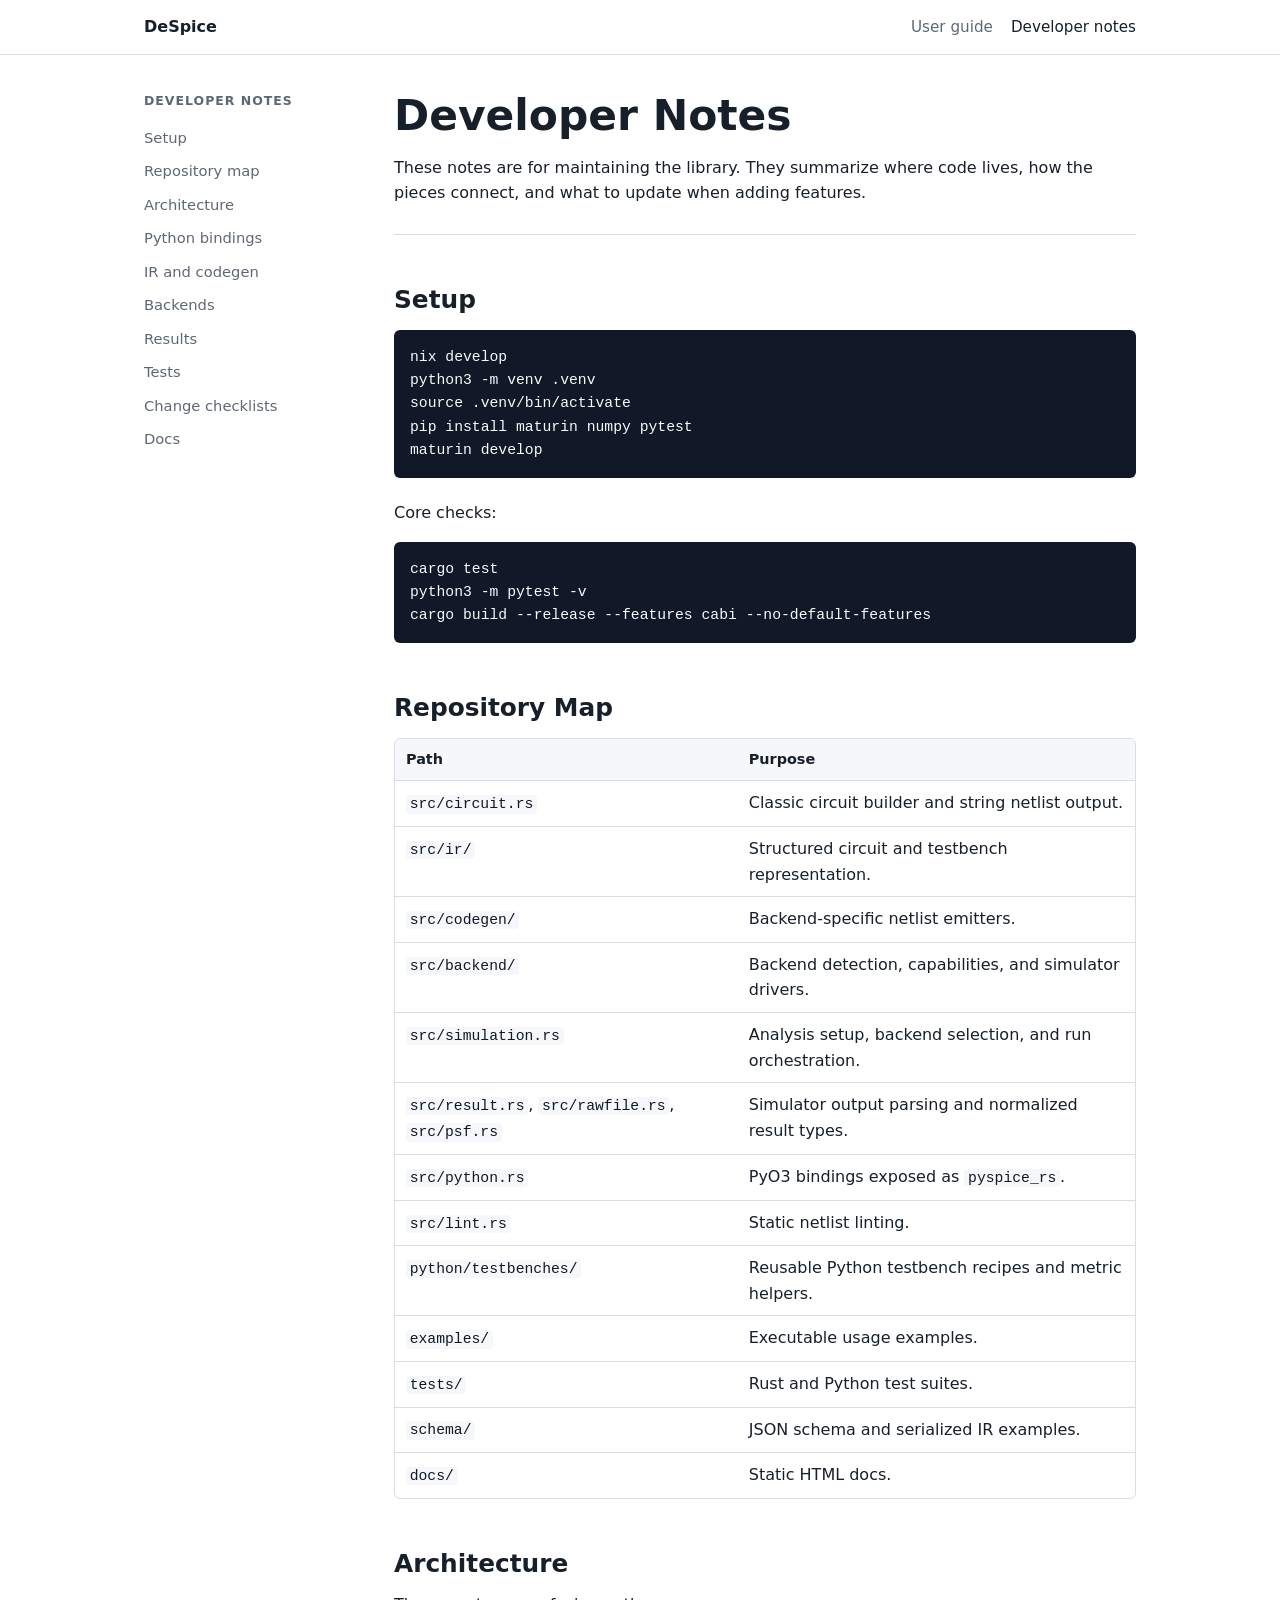
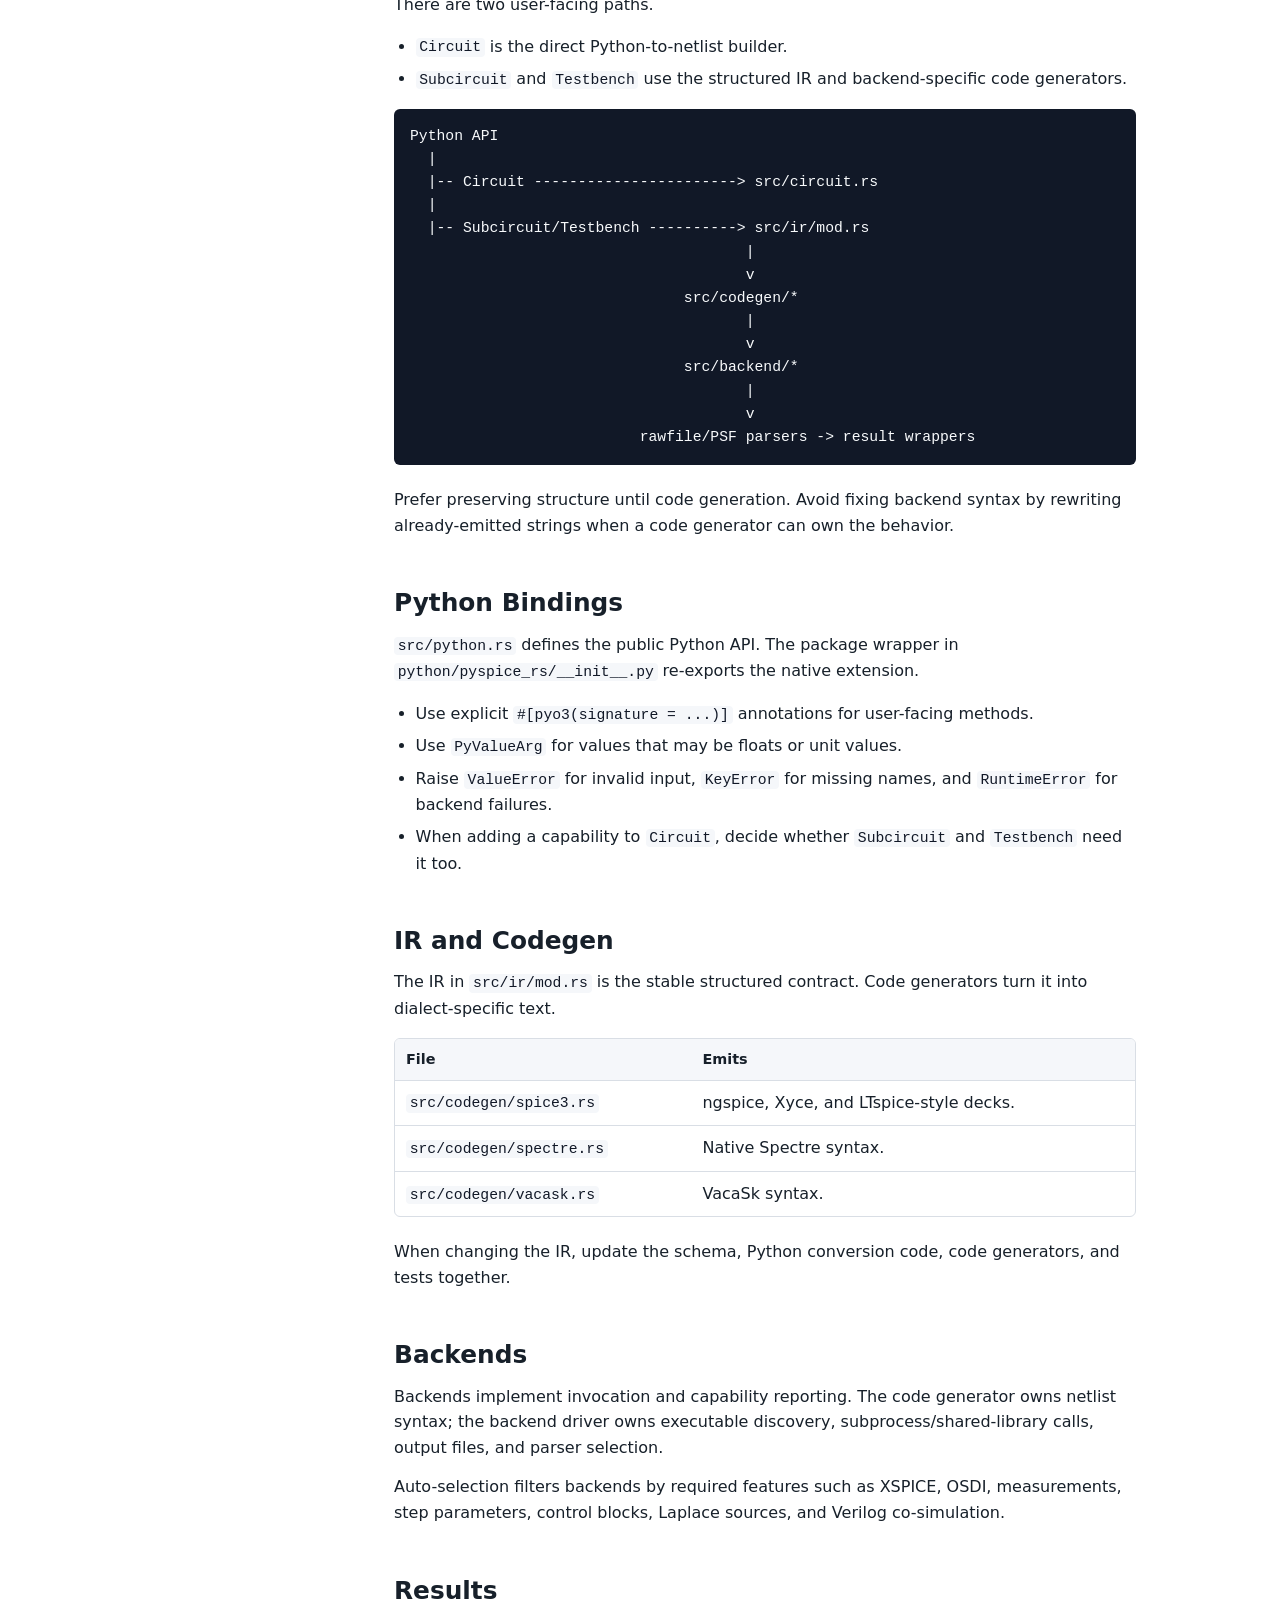
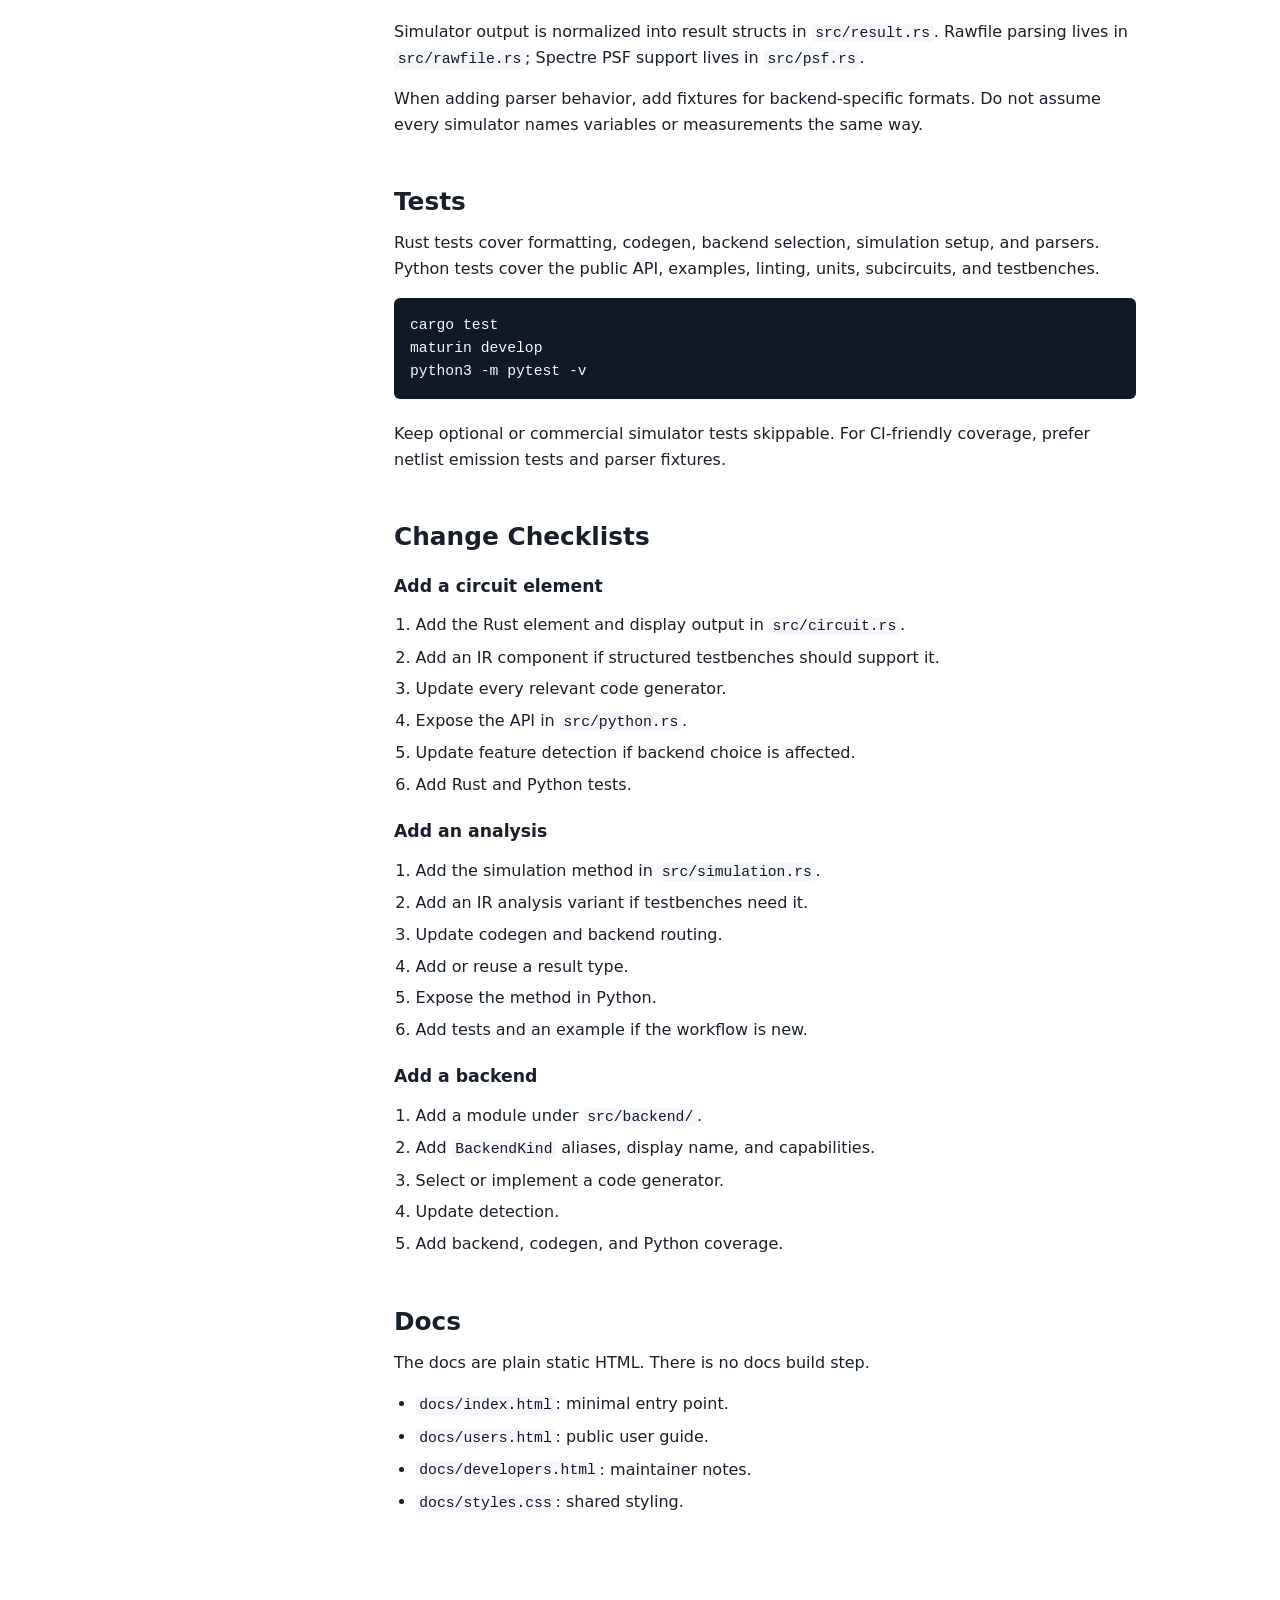
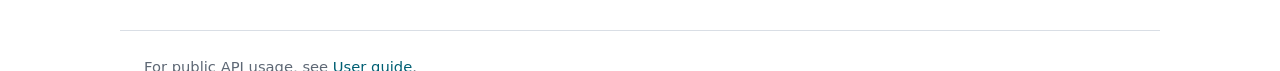
==== commit eb10bb1d: "imrpoved docs" ====
--- a/docs/developers.html
+++ b/docs/developers.html
@@ -3,342 +3,195 @@
 <head>
   <meta charset="utf-8">
   <meta name="viewport" content="width=device-width, initial-scale=1">
-  <title>DeSpice Developer Documentation</title>
+  <title>DeSpice Developer Notes</title>
   <link rel="stylesheet" href="styles.css">
 </head>
 <body>
   <header class="site-header">
     <nav class="nav" aria-label="Primary">
-      <a class="brand" href="index.html">DeSpice <span>developer docs</span></a>
+      <a class="brand" href="index.html">DeSpice</a>
       <div class="nav-links">
-        <a href="users.html">User docs</a>
-        <a href="developers.html" aria-current="page">Developer docs</a>
+        <a href="users.html">User guide</a>
+        <a href="developers.html" aria-current="page">Developer notes</a>
       </div>
     </nav>
   </header>
 
-  <section class="hero">
-    <h1>Developer Guide</h1>
-    <p>Maintain, extend, test, and release DeSpice. This guide covers the Rust crate, PyO3 bindings, backend-neutral IR, code generators, simulator drivers, result parsing, linting, testbench helpers, C ABI, schemas, tests, and documentation publishing.</p>
-  </section>
-
   <div class="layout">
     <aside class="toc" aria-label="Table of contents">
-      <strong>Contents</strong>
-      <a href="#repo">Repository Map</a>
-      <a href="#tooling">Tooling</a>
+      <strong>Developer Notes</strong>
+      <a href="#setup">Setup</a>
+      <a href="#map">Repository map</a>
       <a href="#architecture">Architecture</a>
-      <a href="#python-bindings">Python Bindings</a>
-      <a href="#ir">Intermediate Representation</a>
-      <a href="#codegen">Code Generation</a>
-      <a href="#backends">Backend System</a>
-      <a href="#results">Result Parsing</a>
-      <a href="#linting">Linting</a>
-      <a href="#testbenches">Testbench Helpers</a>
-      <a href="#cabi">C ABI</a>
-      <a href="#testing">Testing</a>
-      <a href="#adding-features">Adding Features</a>
-      <a href="#docs">Documentation Hosting</a>
+      <a href="#bindings">Python bindings</a>
+      <a href="#ir-codegen">IR and codegen</a>
+      <a href="#backends">Backends</a>
+      <a href="#results">Results</a>
+      <a href="#tests">Tests</a>
+      <a href="#changes">Change checklists</a>
+      <a href="#docs">Docs</a>
     </aside>
 
     <main>
-      <section id="repo">
+      <section class="intro">
+        <h1>Developer Notes</h1>
+        <p>These notes are for maintaining the library. They summarize where code lives, how the pieces connect, and what to update when adding features.</p>
+      </section>
+
+      <section id="setup">
+        <h2>Setup</h2>
+        <pre><code class="language-bash">nix develop
+python3 -m venv .venv
+source .venv/bin/activate
+pip install maturin numpy pytest
+maturin develop</code></pre>
+        <p>Core checks:</p>
+        <pre><code class="language-bash">cargo test
+python3 -m pytest -v
+cargo build --release --features cabi --no-default-features</code></pre>
+      </section>
+
+      <section id="map">
         <h2>Repository Map</h2>
         <div class="table-wrap">
           <table>
             <thead><tr><th>Path</th><th>Purpose</th></tr></thead>
             <tbody>
-              <tr><td><code>Cargo.toml</code></td><td>Rust crate metadata. The library builds as <code>cdylib</code> and <code>rlib</code>. Default feature is <code>python</code>; optional feature <code>cabi</code> exposes the C ABI.</td></tr>
-              <tr><td><code>pyproject.toml</code></td><td>maturin/Python package config. The Python module is <code>pyspice_rs._native</code>; wrapper package lives under <code>python/</code>.</td></tr>
-              <tr><td><code>src/circuit.rs</code></td><td>Core circuit builder, elements, formatting, models, parameters, raw SPICE, and legacy string netlist display.</td></tr>
-              <tr><td><code>src/ir/</code></td><td>Backend-neutral serializable circuit and testbench representation.</td></tr>
-              <tr><td><code>src/codegen/</code></td><td>Netlist emitters for SPICE3 dialects, Spectre, and VacaSk.</td></tr>
-              <tr><td><code>src/backend/</code></td><td>Backend trait, detection, capability filtering, and subprocess/shared driver implementations.</td></tr>
-              <tr><td><code>src/simulation.rs</code></td><td>Simulation configuration, analysis methods, backend selection, and netlist assembly for runs.</td></tr>
-              <tr><td><code>src/result.rs</code>, <code>src/rawfile.rs</code>, <code>src/psf.rs</code></td><td>Raw output parsing and normalized analysis result objects.</td></tr>
-              <tr><td><code>src/lint.rs</code></td><td>Netlist lint checks and backend-specific diagnostics.</td></tr>
-              <tr><td><code>src/unit.rs</code></td><td>Engineering unit system and SPICE number formatting.</td></tr>
-              <tr><td><code>src/python.rs</code></td><td>PyO3 surface for circuits, simulators, results, linting, subcircuits, testbenches, model libraries, Verilog, and units.</td></tr>
-              <tr><td><code>src/cabi.rs</code></td><td>C ABI exports for non-Python consumers.</td></tr>
-              <tr><td><code>python/testbenches/</code></td><td>Reusable design testbench recipes plus validation, corner, and Monte Carlo helpers.</td></tr>
-              <tr><td><code>examples/</code></td><td>Python example scripts used as executable API documentation.</td></tr>
-              <tr><td><code>tests/</code></td><td>Rust and Python tests for circuits, codegen, backends, units, examples, linting, simulations, and testbenches.</td></tr>
-              <tr><td><code>schema/</code></td><td>JSON schema and example IR documents.</td></tr>
-              <tr><td><code>nix/</code></td><td>Nix packages/devshell inputs for simulator and tool integration.</td></tr>
-              <tr><td><code>docs/</code></td><td>Static HTML documentation published by GitHub Pages.</td></tr>
+              <tr><td><code>src/circuit.rs</code></td><td>Classic circuit builder and string netlist output.</td></tr>
+              <tr><td><code>src/ir/</code></td><td>Structured circuit and testbench representation.</td></tr>
+              <tr><td><code>src/codegen/</code></td><td>Backend-specific netlist emitters.</td></tr>
+              <tr><td><code>src/backend/</code></td><td>Backend detection, capabilities, and simulator drivers.</td></tr>
+              <tr><td><code>src/simulation.rs</code></td><td>Analysis setup, backend selection, and run orchestration.</td></tr>
+              <tr><td><code>src/result.rs</code>, <code>src/rawfile.rs</code>, <code>src/psf.rs</code></td><td>Simulator output parsing and normalized result types.</td></tr>
+              <tr><td><code>src/python.rs</code></td><td>PyO3 bindings exposed as <code>pyspice_rs</code>.</td></tr>
+              <tr><td><code>src/lint.rs</code></td><td>Static netlist linting.</td></tr>
+              <tr><td><code>python/testbenches/</code></td><td>Reusable Python testbench recipes and metric helpers.</td></tr>
+              <tr><td><code>examples/</code></td><td>Executable usage examples.</td></tr>
+              <tr><td><code>tests/</code></td><td>Rust and Python test suites.</td></tr>
+              <tr><td><code>schema/</code></td><td>JSON schema and serialized IR examples.</td></tr>
+              <tr><td><code>docs/</code></td><td>Static HTML docs.</td></tr>
             </tbody>
           </table>
         </div>
       </section>
 
-      <section id="tooling">
-        <h2>Tooling</h2>
-        <h3>Local environment</h3>
-        <pre><code class="language-bash">nix develop
-python3 -m venv .venv
-source .venv/bin/activate
-pip install maturin numpy pytest
-maturin develop</code></pre>
-        <h3>Core commands</h3>
-        <pre><code class="language-bash">cargo build
-cargo test
-maturin develop
-python3 -m pytest -v
-cargo build --release --features cabi --no-default-features</code></pre>
-        <p>Some tests require the Python extension to be built first. Python tests skip with an explicit message if <code>pyspice_rs</code> cannot be imported.</p>
+      <section id="architecture">
+        <h2>Architecture</h2>
+        <p>There are two user-facing paths.</p>
+        <ul>
+          <li><code>Circuit</code> is the direct Python-to-netlist builder.</li>
+          <li><code>Subcircuit</code> and <code>Testbench</code> use the structured IR and backend-specific code generators.</li>
+        </ul>
+        <pre><code>Python API
+  |
+  |-- Circuit -----------------------> src/circuit.rs
+  |
+  |-- Subcircuit/Testbench ----------> src/ir/mod.rs
+                                      |
+                                      v
+                               src/codegen/*
+                                      |
+                                      v
+                               src/backend/*
+                                      |
+                                      v
+                          rawfile/PSF parsers -> result wrappers</code></pre>
+        <p>Prefer preserving structure until code generation. Avoid fixing backend syntax by rewriting already-emitted strings when a code generator can own the behavior.</p>
       </section>
 
-      <section id="architecture">
-        <h2>Architecture</h2>
-        <p>DeSpice has two complementary paths: the classic <code>Circuit</code> builder for direct Python-to-netlist workflows, and the structured IR path used by <code>Subcircuit</code>/<code>Testbench</code> for backend-specific code generation.</p>
-        <pre><code>Python user code
-  |
-  |-- Circuit API -------------------> src/circuit.rs ----------+
-  |                                                            |
-  |-- Subcircuit/Testbench API -----> src/ir/mod.rs --------+   |
-                                                           |   |
-                                                           v   v
-                                                    src/codegen/* or legacy string deck
-                                                           |
-                                                    src/backend/* detection and run
-                                                           |
-                                                    simulator output files/stdout
-                                                           |
-                                                    src/rawfile.rs / src/psf.rs
-                                                           |
-                                                    src/result.rs normalized results
-                                                           |
-                                                    PyO3 result wrappers</code></pre>
-        <p>The design goal is to keep semantics structured as long as possible. New backend-specific netlist behavior should usually be implemented in <code>src/codegen/</code> rather than by string rewriting a previously emitted deck.</p>
+      <section id="bindings">
+        <h2>Python Bindings</h2>
+        <p><code>src/python.rs</code> defines the public Python API. The package wrapper in <code>python/pyspice_rs/__init__.py</code> re-exports the native extension.</p>
+        <ul>
+          <li>Use explicit <code>#[pyo3(signature = ...)]</code> annotations for user-facing methods.</li>
+          <li>Use <code>PyValueArg</code> for values that may be floats or unit values.</li>
+          <li>Raise <code>ValueError</code> for invalid input, <code>KeyError</code> for missing names, and <code>RuntimeError</code> for backend failures.</li>
+          <li>When adding a capability to <code>Circuit</code>, decide whether <code>Subcircuit</code> and <code>Testbench</code> need it too.</li>
+        </ul>
       </section>
 
-      <section id="python-bindings">
-        <h2>Python Bindings</h2>
-        <p><code>src/python.rs</code> defines the public Python API with PyO3. The wrapper package in <code>python/pyspice_rs/__init__.py</code> re-exports the native extension.</p>
-        <h3>Major Python classes</h3>
+      <section id="ir-codegen">
+        <h2>IR and Codegen</h2>
+        <p>The IR in <code>src/ir/mod.rs</code> is the stable structured contract. Code generators turn it into dialect-specific text.</p>
         <div class="table-wrap">
           <table>
-            <thead><tr><th>Python class/function</th><th>Rust wrapper</th><th>Role</th></tr></thead>
+            <thead><tr><th>File</th><th>Emits</th></tr></thead>
             <tbody>
-              <tr><td><code>Circuit</code></td><td><code>PyCircuit</code></td><td>Direct circuit construction and simulation.</td></tr>
-              <tr><td><code>CircuitSimulator</code></td><td><code>PySimulator</code></td><td>Run analyses and configure saves, options, measurements, temperatures, steps, and backend.</td></tr>
-              <tr><td><code>Subcircuit</code></td><td><code>PySubcircuit</code></td><td>Structured reusable circuit block backed by IR.</td></tr>
-              <tr><td><code>Testbench</code></td><td><code>PyTestbench</code></td><td>DUT wrapper with stimulus, analyses, saves, corners, and netlist emission.</td></tr>
-              <tr><td><code>ModelLibrary</code></td><td><code>PyModelLibrary</code></td><td>PDK/model-library reference with backend-specific paths.</td></tr>
-              <tr><td><code>lint</code></td><td><code>lint(...)</code></td><td>Python entry point for <code>src/lint.rs</code>.</td></tr>
-              <tr><td><code>Unit</code>, <code>UnitValue</code></td><td><code>PyUnit</code>, <code>PyUnitValue</code></td><td>Python unit operator support.</td></tr>
+              <tr><td><code>src/codegen/spice3.rs</code></td><td>ngspice, Xyce, and LTspice-style decks.</td></tr>
+              <tr><td><code>src/codegen/spectre.rs</code></td><td>Native Spectre syntax.</td></tr>
+              <tr><td><code>src/codegen/vacask.rs</code></td><td>VacaSk syntax.</td></tr>
             </tbody>
           </table>
         </div>
-        <h3>Binding rules</h3>
-        <ul>
-          <li>Keep Python signatures explicit with <code>#[pyo3(signature = ...)]</code> so help text and errors stay predictable.</li>
-          <li>Map Python errors to specific exceptions: <code>PyValueError</code> for bad user input, <code>PyKeyError</code> for missing elements/nodes, <code>PyRuntimeError</code> for simulator/backend failures.</li>
-          <li>Use <code>PyValueArg</code> for user values that can be floats or unit values.</li>
-          <li>When adding an API to <code>Circuit</code>, consider whether <code>Subcircuit</code> and <code>Testbench</code> need the same capability.</li>
-        </ul>
-      </section>
-
-      <section id="ir">
-        <h2>Intermediate Representation</h2>
-        <p>The IR in <code>src/ir/mod.rs</code> is the durable structured contract for backend-neutral circuits. It is serializable through Serde and mirrored by <code>schema/circuit-ir.schema.json</code>.</p>
-        <h3>Core IR types</h3>
-        <div class="table-wrap">
-          <table>
-            <thead><tr><th>Type</th><th>Purpose</th></tr></thead>
-            <tbody>
-              <tr><td><code>CircuitIR</code></td><td>Complete simulation document: top subcircuit, optional testbench, subcircuit definitions, model libraries.</td></tr>
-              <tr><td><code>Subcircuit</code></td><td>Named reusable circuit fragment with ports, parameters, components, instances, models, includes, libs, OSDI loads, and Verilog blocks.</td></tr>
-              <tr><td><code>Component</code></td><td>Tagged union for passive, source, semiconductor, switch, transmission line, XSPICE, and raw SPICE elements.</td></tr>
-              <tr><td><code>IrValue</code></td><td>Numeric, expression, or raw value.</td></tr>
-              <tr><td><code>IrWaveform</code></td><td>Sin, pulse, PWL, exponential, SFFM, and AM source waveforms.</td></tr>
-              <tr><td><code>Testbench</code></td><td>DUT name, stimulus, analyses, options, saves, measures, temperature, initial conditions, node sets, step params, and extra lines.</td></tr>
-              <tr><td><code>Analysis</code></td><td>Tagged union covering standard, RF, statistical, Xyce-specific, and Spectre-specific analyses.</td></tr>
-            </tbody>
-          </table>
-        </div>
-        <h3>When changing the IR</h3>
-        <ol>
-          <li>Update <code>src/ir/mod.rs</code> and keep defaults backward compatible where practical.</li>
-          <li>Update schema files under <code>schema/</code>.</li>
-          <li>Update code generators for every backend that can represent the feature.</li>
-          <li>Update Python conversion code in <code>src/python.rs</code>.</li>
-          <li>Add Rust codegen tests and Python tests that serialize or emit the new field.</li>
-        </ol>
-      </section>
-
-      <section id="codegen">
-        <h2>Code Generation</h2>
-        <p>The <code>CodeGen</code> trait turns <code>CircuitIR</code> into backend-specific netlist text. Existing implementations include SPICE3 dialects, Spectre, and VacaSk.</p>
-        <div class="table-wrap">
-          <table>
-            <thead><tr><th>File</th><th>Responsibility</th></tr></thead>
-            <tbody>
-              <tr><td><code>src/codegen/spice3.rs</code></td><td>SPICE3-style emission for ngspice, Xyce, and LTspice dialects.</td></tr>
-              <tr><td><code>src/codegen/spectre.rs</code></td><td>Native Spectre syntax emission.</td></tr>
-              <tr><td><code>src/codegen/vacask.rs</code></td><td>VacaSk-oriented syntax emission.</td></tr>
-              <tr><td><code>src/codegen/mod.rs</code></td><td>Trait and shared entry points.</td></tr>
-            </tbody>
-          </table>
-        </div>
-        <p>Prefer adding syntax decisions to the relevant code generator. Backend subprocess drivers should focus on invocation, temporary files, output paths, and parsing, not on semantic rewrites.</p>
+        <p>When changing the IR, update the schema, Python conversion code, code generators, and tests together.</p>
       </section>
 
       <section id="backends">
-        <h2>Backend System</h2>
-        <p><code>src/backend/mod.rs</code> defines the <code>Backend</code> trait, <code>BackendKind</code>, capability flags, analysis routing, feature-aware selection, and backend construction.</p>
-        <h3>Backend trait</h3>
-        <pre><code class="language-rust">pub trait Backend: Send + Sync {
-    fn name(&self) -> &str;
-    fn run(&self, netlist: &str) -> Result&lt;RawData, BackendError&gt;;
-    fn capabilities(&self) -> BackendCapabilities;
-    fn codegen(&self) -> Box&lt;dyn CodeGen&gt;;
-    fn run_netlist(&self, netlist: &str) -> Result&lt;RawData, BackendError&gt;;
-}</code></pre>
-        <h3>Capability filtering</h3>
-        <p><code>CircuitFeatures</code> captures hard constraints: XSPICE, OSDI, measurements, step parameters, control blocks, Laplace sources, Verilog co-simulation, and element count. Auto-selection filters unavailable or incompatible backends before applying analysis preferences.</p>
-        <div class="table-wrap">
-          <table>
-            <thead><tr><th>Feature</th><th>Why it matters</th></tr></thead>
-            <tbody>
-              <tr><td><code>has_xspice</code></td><td>Only ngspice supports XSPICE A-elements.</td></tr>
-              <tr><td><code>has_osdi</code></td><td>Requires backends that can load compiled Verilog-A/OSDI models.</td></tr>
-              <tr><td><code>has_measures</code></td><td>Limits selection to backends with measurement support.</td></tr>
-              <tr><td><code>has_step_params</code></td><td>Limits selection to backends with step/sweep parameter support.</td></tr>
-              <tr><td><code>has_control_blocks</code></td><td>Only ngspice supports <code>.control</code> blocks in this project.</td></tr>
-              <tr><td><code>has_laplace_sources</code></td><td>Laplace B-source support is backend-specific.</td></tr>
-              <tr><td><code>has_verilog_cosim</code></td><td>Routes to backends with digital co-simulation support.</td></tr>
-            </tbody>
-          </table>
-        </div>
-        <h3>Adding a backend</h3>
-        <ol>
-          <li>Create a module in <code>src/backend/</code> implementing <code>Backend</code>.</li>
-          <li>Add a <code>BackendKind</code> variant, <code>from_str</code> aliases, <code>display_name</code>, and capabilities.</li>
-          <li>Implement or select a <code>CodeGen</code> for the backend.</li>
-          <li>Update detection in <code>src/backend/detect.rs</code>.</li>
-          <li>Add analysis routing preferences if the backend should be preferred for specific analysis types.</li>
-          <li>Add tests in <code>tests/test_backends.rs</code>, <code>tests/test_codegen.rs</code>, and Python tests if the backend is user-visible.</li>
-          <li>Update user and developer documentation.</li>
-        </ol>
+        <h2>Backends</h2>
+        <p>Backends implement invocation and capability reporting. The code generator owns netlist syntax; the backend driver owns executable discovery, subprocess/shared-library calls, output files, and parser selection.</p>
+        <p>Auto-selection filters backends by required features such as XSPICE, OSDI, measurements, step parameters, control blocks, Laplace sources, and Verilog co-simulation.</p>
       </section>
 
       <section id="results">
-        <h2>Result Parsing</h2>
+        <h2>Results</h2>
         <p>Simulator output is normalized into result structs in <code>src/result.rs</code>. Rawfile parsing lives in <code>src/rawfile.rs</code>; Spectre PSF support lives in <code>src/psf.rs</code>.</p>
-        <h3>Common result pattern</h3>
-        <ul>
-          <li><code>RawData</code> stores title, plot name, variable metadata, real/complex data, and parsed measurements.</li>
-          <li>Analysis-specific structs such as <code>OperatingPoint</code>, <code>DcAnalysis</code>, <code>AcAnalysis</code>, and <code>TransientAnalysis</code> project raw data into ergonomic fields.</li>
-          <li>Python wrappers expose <code>__getitem__</code>, axis properties such as <code>time</code>/<code>frequency</code>/<code>sweep</code>, and <code>measures</code>.</li>
-        </ul>
-        <p>When adding result fields, update both Rust structs and Python wrappers. Add parser fixtures for backend-specific output quirks rather than assuming all simulators emit identical raw data.</p>
+        <p>When adding parser behavior, add fixtures for backend-specific formats. Do not assume every simulator names variables or measurements the same way.</p>
       </section>
 
-      <section id="linting">
-        <h2>Linting</h2>
-        <p><code>src/lint.rs</code> provides static netlist checks used through the Python <code>lint()</code> function. The current test suite covers missing <code>.end</code>, missing ground, duplicates, floating nodes, zero values, missing models, undefined parameters, and backend-specific diagnostics.</p>
-        <p>New lint rules should return structured warning/error maps with stable fields so Python consumers can rely on them. Favor warning-level diagnostics for portability hazards and error-level diagnostics for conditions that are very likely to fail everywhere.</p>
+      <section id="tests">
+        <h2>Tests</h2>
+        <p>Rust tests cover formatting, codegen, backend selection, simulation setup, and parsers. Python tests cover the public API, examples, linting, units, subcircuits, and testbenches.</p>
+        <pre><code class="language-bash">cargo test
+maturin develop
+python3 -m pytest -v</code></pre>
+        <p>Keep optional or commercial simulator tests skippable. For CI-friendly coverage, prefer netlist emission tests and parser fixtures.</p>
       </section>
 
-      <section id="testbenches">
-        <h2>Testbench Helpers</h2>
-        <p>The Python package <code>testbenches</code> is intentionally a thin recipe layer over <code>pyspice_rs.Testbench</code>, not a separate simulator framework.</p>
-        <div class="table-wrap">
-          <table>
-            <thead><tr><th>File</th><th>Purpose</th></tr></thead>
-            <tbody>
-              <tr><td><code>python/testbenches/design.py</code></td><td>Domain recipes returning <code>DesignBench</code> objects.</td></tr>
-              <tr><td><code>python/testbenches/analysis.py</code></td><td>Validation rules, metric reducers, corner evaluation, Monte Carlo plan emission, and scalar result parsers.</td></tr>
-              <tr><td><code>python/testbenches/__init__.py</code></td><td>Public exports for users.</td></tr>
-            </tbody>
-          </table>
-        </div>
-        <h3>Recipe contract</h3>
-        <ul>
-          <li>Return a <code>DesignBench</code> with <code>name</code>, <code>category</code>, <code>testbench</code>, <code>intent</code>, <code>measurements</code>, <code>result_fields</code>, and <code>validation</code>.</li>
-          <li>Use ordinary <code>Testbench</code> stimulus calls such as <code>V</code>, <code>I</code>, waveform sources, <code>R</code>, and <code>C</code>.</li>
-          <li>Save every signal the validation layer needs.</li>
-          <li>Keep backend-specific behavior explicit through analysis methods, extra lines, <code>CornerCase</code>, or <code>MonteCarloPlan</code>.</li>
-          <li>Add tests that assert emitted netlists and serialized IR, not just object construction.</li>
-        </ul>
-      </section>
-
-      <section id="cabi">
-        <h2>C ABI</h2>
-        <p>The crate can be built with a C ABI for direct integration from C, C++, Zig, or other FFI consumers.</p>
-        <pre><code class="language-bash">cargo build --release --features cabi --no-default-features</code></pre>
-        <p>The <code>cabi</code> feature avoids the default Python feature set. Keep ABI changes conservative: exported symbol names, ownership rules, allocation/free pairing, and error reporting become external contracts once consumers link against them.</p>
-      </section>
-
-      <section id="testing">
-        <h2>Testing</h2>
-        <h3>Rust tests</h3>
-        <pre><code class="language-bash">cargo test</code></pre>
-        <p>Rust tests cover unit formatting, circuit display, code generation, backend selection/run-path behavior, simulation construction, and raw/result parsing.</p>
-        <h3>Python tests</h3>
-        <pre><code class="language-bash">maturin develop
-python3 -m pytest -v</code></pre>
-        <p>Python tests cover the PyO3 API, units, circuits, netlists, examples, linting, subcircuits, testbenches, and design validation helpers. Example tests execute every script under <code>examples/</code>.</p>
-        <h3>Focused test selection</h3>
-        <pre><code class="language-bash">python3 -m pytest tests/test_python_circuit.py -v
-python3 -m pytest tests/test_design_testbenches.py -v
-cargo test test_codegen</code></pre>
-        <div class="callout warning">
-          <p><strong>Simulator availability:</strong> Avoid making default tests require commercial or optional simulators unless the test can detect absence and skip cleanly. Netlist emission and parser fixture tests are usually better for CI portability.</p>
-        </div>
-      </section>
-
-      <section id="adding-features">
-        <h2>Adding Features</h2>
-        <h3>Adding a circuit element</h3>
+      <section id="changes">
+        <h2>Change Checklists</h2>
+        <h3>Add a circuit element</h3>
         <ol>
-          <li>Add the Rust element struct and <code>Element</code> variant in <code>src/circuit.rs</code>.</li>
-          <li>Implement <code>fmt::Display</code> for legacy netlist output.</li>
-          <li>Add an IR <code>Component</code> variant if the element should work in structured testbenches.</li>
-          <li>Update code generators for SPICE3, Spectre, and VacaSk as applicable.</li>
-          <li>Add PyO3 methods on <code>Circuit</code>, <code>Subcircuit</code>, and <code>Testbench</code> where appropriate.</li>
-          <li>Update feature detection if the element constrains backend choice.</li>
-          <li>Add tests for netlist output, IR serialization, backend-specific emission, and Python usage.</li>
+          <li>Add the Rust element and display output in <code>src/circuit.rs</code>.</li>
+          <li>Add an IR component if structured testbenches should support it.</li>
+          <li>Update every relevant code generator.</li>
+          <li>Expose the API in <code>src/python.rs</code>.</li>
+          <li>Update feature detection if backend choice is affected.</li>
+          <li>Add Rust and Python tests.</li>
         </ol>
-        <h3>Adding an analysis</h3>
+        <h3>Add an analysis</h3>
         <ol>
-          <li>Add the Rust method in <code>src/simulation.rs</code>.</li>
-          <li>Add an IR <code>Analysis</code> variant and <code>kind_str()</code> mapping.</li>
-          <li>Update codegen emission for testbenches.</li>
-          <li>Update backend analysis preference routing.</li>
-          <li>Create or reuse a result type in <code>src/result.rs</code>.</li>
-          <li>Expose the method in <code>src/python.rs</code> on <code>CircuitSimulator</code> and <code>Testbench</code>.</li>
-          <li>Add tests and documentation examples.</li>
+          <li>Add the simulation method in <code>src/simulation.rs</code>.</li>
+          <li>Add an IR analysis variant if testbenches need it.</li>
+          <li>Update codegen and backend routing.</li>
+          <li>Add or reuse a result type.</li>
+          <li>Expose the method in Python.</li>
+          <li>Add tests and an example if the workflow is new.</li>
         </ol>
-        <h3>Adding a testbench recipe</h3>
+        <h3>Add a backend</h3>
         <ol>
-          <li>Add a recipe to <code>python/testbenches/design.py</code>.</li>
-          <li>Export it from <code>python/testbenches/__init__.py</code>.</li>
-          <li>Add tests asserting generated netlists, metadata, saved signals, measurements, and serialized IR.</li>
-          <li>Add an example if it demonstrates a new workflow category.</li>
-          <li>Document the recipe in the user guide.</li>
+          <li>Add a module under <code>src/backend/</code>.</li>
+          <li>Add <code>BackendKind</code> aliases, display name, and capabilities.</li>
+          <li>Select or implement a code generator.</li>
+          <li>Update detection.</li>
+          <li>Add backend, codegen, and Python coverage.</li>
         </ol>
       </section>
 
       <section id="docs">
-        <h2>Documentation Hosting</h2>
-        <p>Documentation is now plain static HTML under <code>docs/</code>. GitHub Pages uploads that directory directly; there is no mdBook build step.</p>
-        <h3>Editing docs</h3>
+        <h2>Docs</h2>
+        <p>The docs are plain static HTML. There is no docs build step.</p>
         <ul>
-          <li><code>docs/index.html</code> is the audience gateway.</li>
-          <li><code>docs/users.html</code> is the public user manual.</li>
-          <li><code>docs/developers.html</code> is the maintainer and contributor manual.</li>
-          <li><code>docs/styles.css</code> contains shared visual styling.</li>
+          <li><code>docs/index.html</code>: minimal entry point.</li>
+          <li><code>docs/users.html</code>: public user guide.</li>
+          <li><code>docs/developers.html</code>: maintainer notes.</li>
+          <li><code>docs/styles.css</code>: shared styling.</li>
         </ul>
-        <h3>Publishing workflow</h3>
-        <p>The GitHub Actions workflow at <code>.github/workflows/docs.yaml</code> runs on pushes to <code>main</code> that touch <code>docs/**</code> or the workflow file, uploads <code>docs/</code> as the Pages artifact, and deploys it with <code>actions/deploy-pages</code>.</p>
       </section>
     </main>
   </div>
 
   <footer class="footer">
-    DeSpice developer documentation. For API usage, see <a href="users.html">User docs</a>.
+    For public API usage, see <a href="users.html">User guide</a>.
   </footer>
 </body>
 </html>
--- a/docs/styles.css
+++ b/docs/styles.css
@@ -1,17 +1,13 @@
 :root {
   color-scheme: light;
-  --bg: #f7f8fb;
-  --panel: #ffffff;
-  --panel-soft: #eef3f8;
+  --bg: #ffffff;
   --text: #17202a;
-  --muted: #5d6b7a;
-  --line: #d8e1ea;
-  --accent: #006b75;
-  --accent-strong: #004f58;
-  --code-bg: #101820;
-  --code-text: #eef7ff;
-  --warn-bg: #fff7e0;
-  --warn-line: #e6bd4d;
+  --muted: #5e6875;
+  --line: #d9dee5;
+  --soft: #f5f7fa;
+  --code-bg: #111827;
+  --code-text: #f8fafc;
+  --link: #005f73;
 }
 
 * {
@@ -26,23 +22,20 @@
   margin: 0;
   background: var(--bg);
   color: var(--text);
-  font-family: Inter, ui-sans-serif, system-ui, -apple-system, BlinkMacSystemFont, "Segoe UI", sans-serif;
-  line-height: 1.58;
+  font-family: ui-sans-serif, system-ui, -apple-system, BlinkMacSystemFont, "Segoe UI", sans-serif;
+  font-size: 16px;
+  line-height: 1.6;
 }
 
 a {
-  color: var(--accent-strong);
+  color: var(--link);
   text-decoration-thickness: 0.08em;
-  text-underline-offset: 0.18em;
+  text-underline-offset: 0.16em;
 }
 
 .site-header {
-  position: sticky;
-  top: 0;
-  z-index: 20;
   border-bottom: 1px solid var(--line);
-  background: rgba(247, 248, 251, 0.94);
-  backdrop-filter: blur(10px);
+  background: var(--bg);
 }
 
 .nav {
@@ -50,131 +43,77 @@
   align-items: center;
   justify-content: space-between;
   gap: 24px;
-  max-width: 1180px;
+  max-width: 1040px;
   margin: 0 auto;
   padding: 14px 24px;
 }
 
 .brand {
-  display: inline-flex;
-  align-items: baseline;
-  gap: 10px;
-  color: var(--text);
-  font-weight: 760;
+  color: var(--text);
+  font-weight: 700;
   text-decoration: none;
-}
-
-.brand span {
-  color: var(--muted);
-  font-size: 0.88rem;
-  font-weight: 600;
 }
 
 .nav-links {
   display: flex;
   align-items: center;
-  gap: 16px;
-  font-size: 0.94rem;
+  gap: 18px;
+  font-size: 0.95rem;
 }
 
 .nav-links a {
   color: var(--muted);
   text-decoration: none;
-  font-weight: 650;
 }
 
 .nav-links a[aria-current="page"],
 .nav-links a:hover {
-  color: var(--accent-strong);
-}
-
-.hero {
-  max-width: 1180px;
-  margin: 0 auto;
-  padding: 72px 24px 44px;
-}
-
-.hero h1 {
-  max-width: 900px;
-  margin: 0 0 18px;
-  font-size: clamp(2.35rem, 5vw, 5.4rem);
-  line-height: 0.95;
-  letter-spacing: 0;
-}
-
-.hero p {
-  max-width: 790px;
-  margin: 0;
-  color: var(--muted);
-  font-size: 1.16rem;
-}
-
-.hero-actions {
-  display: flex;
-  flex-wrap: wrap;
-  gap: 12px;
-  margin-top: 30px;
-}
-
-.button {
-  display: inline-flex;
-  align-items: center;
-  justify-content: center;
-  min-height: 42px;
-  padding: 10px 16px;
-  border: 1px solid var(--accent);
-  border-radius: 6px;
-  background: var(--accent);
-  color: white;
-  font-weight: 750;
-  text-decoration: none;
-}
-
-.button.secondary {
-  background: transparent;
-  color: var(--accent-strong);
+  color: var(--text);
+}
+
+.page {
+  max-width: 820px;
+  margin: 0 auto;
+  padding: 52px 24px 72px;
 }
 
 .layout {
   display: grid;
-  grid-template-columns: minmax(190px, 260px) minmax(0, 1fr);
-  gap: 32px;
-  max-width: 1180px;
-  margin: 0 auto;
-  padding: 28px 24px 80px;
+  grid-template-columns: 210px minmax(0, 1fr);
+  gap: 40px;
+  max-width: 1040px;
+  margin: 0 auto;
+  padding: 36px 24px 72px;
 }
 
 .toc {
   position: sticky;
-  top: 74px;
+  top: 20px;
   align-self: start;
-  max-height: calc(100vh - 96px);
+  max-height: calc(100vh - 40px);
   overflow: auto;
-  padding: 16px;
-  border: 1px solid var(--line);
-  border-radius: 8px;
-  background: var(--panel);
+  padding-right: 12px;
 }
 
 .toc strong {
   display: block;
-  margin-bottom: 8px;
-  color: var(--muted);
-  font-size: 0.8rem;
+  margin-bottom: 10px;
+  color: var(--muted);
+  font-size: 0.78rem;
   letter-spacing: 0.08em;
   text-transform: uppercase;
 }
 
 .toc a {
   display: block;
-  padding: 6px 0;
-  color: var(--text);
+  padding: 5px 0;
+  color: var(--muted);
   font-size: 0.92rem;
   text-decoration: none;
 }
 
 .toc a:hover {
-  color: var(--accent-strong);
+  color: var(--text);
 }
 
 main {
@@ -182,32 +121,45 @@
 }
 
 section {
-  margin: 0 0 44px;
-  padding-bottom: 20px;
+  margin: 0 0 42px;
+}
+
+.intro {
+  padding-bottom: 14px;
   border-bottom: 1px solid var(--line);
 }
 
-section:last-child {
-  border-bottom: 0;
-}
-
-h2 {
-  margin: 0 0 16px;
-  font-size: 2rem;
-  line-height: 1.08;
-  letter-spacing: 0;
-}
-
+.eyebrow {
+  margin: 0 0 8px;
+  color: var(--muted);
+  font-size: 0.82rem;
+  font-weight: 700;
+  letter-spacing: 0.08em;
+  text-transform: uppercase;
+}
+
+h1,
+h2,
 h3 {
-  margin: 28px 0 10px;
-  font-size: 1.28rem;
   line-height: 1.18;
   letter-spacing: 0;
 }
 
-h4 {
-  margin: 22px 0 8px;
-  font-size: 1.04rem;
+h1 {
+  max-width: 760px;
+  margin: 0 0 14px;
+  font-size: 2.65rem;
+}
+
+h2 {
+  margin: 0 0 14px;
+  padding-top: 8px;
+  font-size: 1.55rem;
+}
+
+h3 {
+  margin: 24px 0 8px;
+  font-size: 1.08rem;
 }
 
 p {
@@ -220,63 +172,37 @@
 }
 
 li {
-  margin: 7px 0;
-}
-
-.grid {
-  display: grid;
-  grid-template-columns: repeat(2, minmax(0, 1fr));
-  gap: 16px;
-  margin: 22px 0;
-}
-
-.card,
-.callout {
-  border: 1px solid var(--line);
-  border-radius: 8px;
-  background: var(--panel);
-  padding: 18px;
-}
-
-.card h3,
-.card h4 {
-  margin-top: 0;
-}
-
-.callout {
-  background: var(--panel-soft);
-}
-
-.callout.warning {
-  border-color: var(--warn-line);
-  background: var(--warn-bg);
+  margin: 6px 0;
+}
+
+.link-list {
+  padding-left: 1.25rem;
 }
 
 .table-wrap {
   overflow-x: auto;
-  margin: 16px 0 24px;
+  margin: 16px 0 22px;
   border: 1px solid var(--line);
-  border-radius: 8px;
-  background: var(--panel);
+  border-radius: 6px;
 }
 
 table {
   width: 100%;
-  min-width: 680px;
+  min-width: 600px;
   border-collapse: collapse;
 }
 
 th,
 td {
-  padding: 10px 12px;
+  padding: 9px 11px;
   border-bottom: 1px solid var(--line);
   text-align: left;
   vertical-align: top;
 }
 
 th {
-  background: var(--panel-soft);
-  font-size: 0.88rem;
+  background: var(--soft);
+  font-size: 0.9rem;
 }
 
 tr:last-child td {
@@ -284,18 +210,18 @@
 }
 
 code {
-  padding: 0.1em 0.28em;
+  padding: 0.08em 0.25em;
   border-radius: 4px;
-  background: #e8eef5;
-  color: #14212c;
+  background: var(--soft);
+  color: #111827;
   font-size: 0.92em;
 }
 
 pre {
   overflow-x: auto;
-  margin: 16px 0 24px;
-  padding: 18px;
-  border-radius: 8px;
+  margin: 16px 0 22px;
+  padding: 16px;
+  border-radius: 6px;
   background: var(--code-bg);
   color: var(--code-text);
   line-height: 1.45;
@@ -307,16 +233,11 @@
   color: inherit;
 }
 
-.split {
-  display: grid;
-  grid-template-columns: 1fr 1fr;
-  gap: 18px;
-}
-
 .footer {
-  max-width: 1180px;
-  margin: 0 auto;
-  padding: 28px 24px 48px;
+  max-width: 1040px;
+  margin: 0 auto;
+  padding: 24px;
+  border-top: 1px solid var(--line);
   color: var(--muted);
   font-size: 0.92rem;
 }
@@ -325,7 +246,7 @@
   .nav {
     align-items: flex-start;
     flex-direction: column;
-    gap: 10px;
+    gap: 8px;
   }
 
   .layout {
@@ -335,15 +256,11 @@
   .toc {
     position: static;
     max-height: none;
-    margin-bottom: 26px;
-  }
-
-  .grid,
-  .split {
-    grid-template-columns: 1fr;
-  }
-
-  .hero {
-    padding-top: 44px;
-  }
-}
+    margin-bottom: 28px;
+    padding-right: 0;
+  }
+
+  h1 {
+    font-size: 2rem;
+  }
+}
